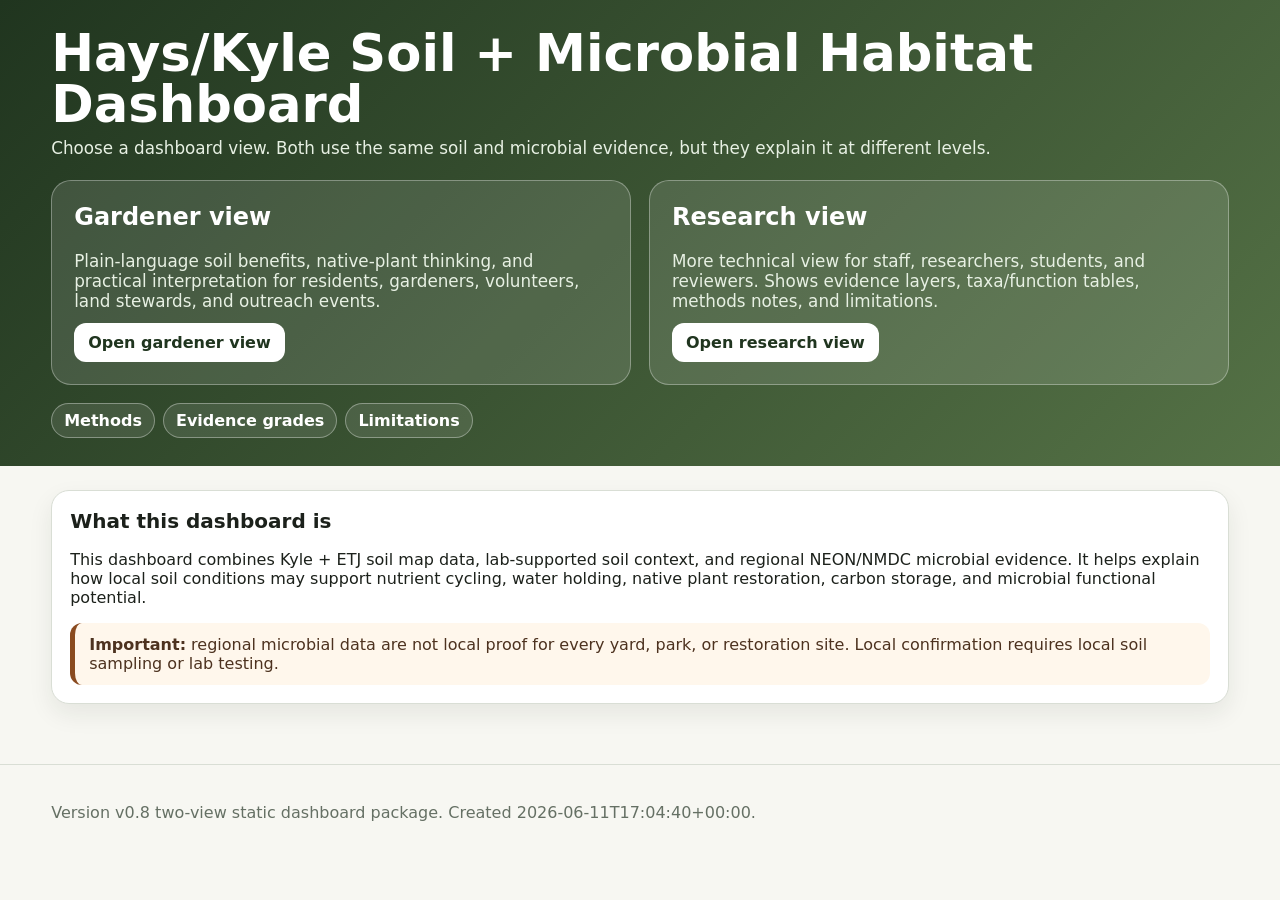
==== index.html @ 990a5f6a "Add files via upload" ====
<!doctype html>
<html lang="en"><head><meta charset="utf-8"/><meta name="viewport" content="width=device-width,initial-scale=1"/><title>Hays/Kyle Soil + Microbial Habitat Dashboard</title><link rel="stylesheet" href="assets/style.css"/></head>
<body><header><h1>Hays/Kyle Soil + Microbial Habitat Dashboard</h1><p>Choose a dashboard view. Both use the same soil and microbial evidence, but they explain it at different levels.</p><div class="hero-choice"><div class="choice-card"><h2>Gardener view</h2><p>Plain-language soil benefits, native-plant thinking, and practical interpretation for residents, gardeners, volunteers, land stewards, and outreach events.</p><a href="gardener.html">Open gardener view</a></div><div class="choice-card"><h2>Research view</h2><p>More technical view for staff, researchers, students, and reviewers. Shows evidence layers, taxa/function tables, methods notes, and limitations.</p><a href="research.html">Open research view</a></div></div><div class="mode-nav"><a href="docs/methods.md">Methods</a><a href="docs/evidence_grades.md">Evidence grades</a><a href="docs/limitations.md">Limitations</a></div></header><main><section class="card"><h2>What this dashboard is</h2><p>This dashboard combines Kyle + ETJ soil map data, lab-supported soil context, and regional NEON/NMDC microbial evidence. It helps explain how local soil conditions may support nutrient cycling, water holding, native plant restoration, carbon storage, and microbial functional potential.</p><div class="notice"><strong>Important:</strong> regional microbial data are not local proof for every yard, park, or restoration site. Local confirmation requires local soil sampling or lab testing.</div></section></main><footer><p>Version v0.8 two-view static dashboard package. Created 2026-06-11T17:04:40+00:00.</p></footer></body></html>
---- assets/style.css ----
:root{--bg:#f7f7f2;--panel:#fff;--ink:#1c211b;--muted:#657064;--line:#d9ded5;--accent:#496b3a;--soft:#eef2ea;--warn:#8a4b20;--good:#2f6f4e;--shadow:0 10px 25px rgba(24,32,21,.08)}
*{box-sizing:border-box}body{margin:0;font-family:system-ui,-apple-system,Segoe UI,Roboto,Helvetica,Arial,sans-serif;background:var(--bg);color:var(--ink)}header{padding:28px clamp(18px,4vw,56px);background:linear-gradient(135deg,#20351f,#557246);color:white}header h1{margin:0 0 8px;font-size:clamp(2rem,4vw,4.5rem);line-height:1}header p{max-width:980px;margin:0;color:#e7f0e3;font-size:1.05rem}.badge-row{display:flex;flex-wrap:wrap;gap:8px;margin-top:18px}.badge{padding:6px 10px;border:1px solid rgba(255,255,255,.35);border-radius:999px;background:rgba(255,255,255,.12);font-size:.85rem}main{padding:24px clamp(18px,4vw,56px) 60px}.grid{display:grid;gap:18px}.dashboard-grid{grid-template-columns:minmax(280px,1.1fr) minmax(280px,.9fr)}@media(max-width:980px){.dashboard-grid{grid-template-columns:1fr}}.card{background:var(--panel);border:1px solid var(--line);border-radius:18px;padding:18px;box-shadow:var(--shadow)}.card h2,.card h3{margin-top:0}.card h2{font-size:1.25rem}.card h3{font-size:1.05rem;color:var(--accent)}.map-shell{min-height:460px;display:grid;grid-template-rows:auto 1fr;gap:12px}.map-placeholder{min-height:360px;border-radius:14px;background:radial-gradient(circle at 25% 25%,rgba(73,107,58,.16),transparent 25%),radial-gradient(circle at 70% 40%,rgba(122,90,47,.15),transparent 24%),linear-gradient(135deg,#e7ecdf,#f7f7f2);border:1px dashed #a9b39e;position:relative;overflow:hidden}.map-placeholder:before{content:"";position:absolute;inset:38px 80px 52px 66px;border:4px solid rgba(73,107,58,.55);border-radius:46% 54% 49% 51%;transform:rotate(-8deg)}.map-placeholder:after{content:"Map layer placeholder\A Kyle + ETJ soil polygons";white-space:pre;position:absolute;left:24px;bottom:24px;color:var(--muted);font-weight:650}.controls{display:flex;flex-wrap:wrap;gap:10px}input,select{border:1px solid var(--line);border-radius:12px;padding:10px 12px;font:inherit;min-width:220px}button{border:none;border-radius:12px;padding:10px 14px;background:var(--accent);color:white;font-weight:700;cursor:pointer}button.secondary{background:var(--soft);color:var(--ink);border:1px solid var(--line)}.stat-grid{display:grid;grid-template-columns:repeat(auto-fit,minmax(160px,1fr));gap:12px}.stat{background:var(--soft);border-radius:14px;padding:14px;border:1px solid var(--line)}.stat .num{font-size:1.5rem;font-weight:800;color:var(--accent)}.stat .label{color:var(--muted);font-size:.86rem}.notice{border-left:5px solid var(--warn);background:#fff7ec;padding:12px 14px;border-radius:12px;color:#4d321f}.good-notice{border-left-color:var(--good);background:#edf7f1}.tabs{display:flex;gap:8px;flex-wrap:wrap;margin-bottom:14px}.tab{background:var(--soft);color:var(--ink);border:1px solid var(--line)}.tab.active{background:var(--accent);color:white}.table-wrap{max-height:420px;overflow:auto;border:1px solid var(--line);border-radius:12px}table{border-collapse:collapse;width:100%;background:white;font-size:.88rem}th,td{border-bottom:1px solid var(--line);padding:9px 10px;vertical-align:top;text-align:left}th{position:sticky;top:0;background:#eef2ea;z-index:2}td{color:#2b302a}.small{color:var(--muted);font-size:.88rem}.codeish{font-family:ui-monospace,SFMono-Regular,Menlo,Consolas,monospace;background:#f2f3ef;border:1px solid var(--line);border-radius:8px;padding:2px 5px}footer{border-top:1px solid var(--line);padding:22px clamp(18px,4vw,56px);color:var(--muted)}a{color:var(--accent);font-weight:650}.list-clean{padding-left:18px}


.hero-choice{display:grid;grid-template-columns:repeat(auto-fit,minmax(280px,1fr));gap:18px;margin-top:22px}.choice-card{background:rgba(255,255,255,.12);border:1px solid rgba(255,255,255,.32);border-radius:20px;padding:22px;color:white}.choice-card h2{margin-top:0;color:white}.choice-card p{color:#e7f0e3}.choice-card a{display:inline-block;margin-top:12px;background:white;color:#20351f;text-decoration:none;padding:10px 14px;border-radius:12px;font-weight:800}.guide-box{background:#f4f7ef;border:1px solid var(--line);border-left:5px solid var(--accent);border-radius:14px;padding:14px 16px;margin:14px 0}.guide-box h3{margin-top:0}.step-list{display:grid;gap:10px;counter-reset:step;padding-left:0}.step-list li{list-style:none;background:var(--soft);border:1px solid var(--line);border-radius:14px;padding:12px 12px 12px 46px;position:relative}.step-list li:before{counter-increment:step;content:counter(step);position:absolute;left:12px;top:12px;background:var(--accent);color:white;width:24px;height:24px;display:grid;place-items:center;border-radius:50%;font-weight:800}.benefit-card{background:#fff;border:1px solid var(--line);border-radius:16px;padding:14px;box-shadow:var(--shadow)}.benefit-card h3{margin-bottom:6px}.callout-large{background:linear-gradient(135deg,#edf7f1,#fffaf0);border:1px solid var(--line);border-left:6px solid var(--good);border-radius:18px;padding:18px}.mode-nav{display:flex;flex-wrap:wrap;gap:8px;margin-top:18px}.mode-nav a{color:white;border:1px solid rgba(255,255,255,.35);border-radius:999px;padding:7px 12px;text-decoration:none;background:rgba(255,255,255,.1)}
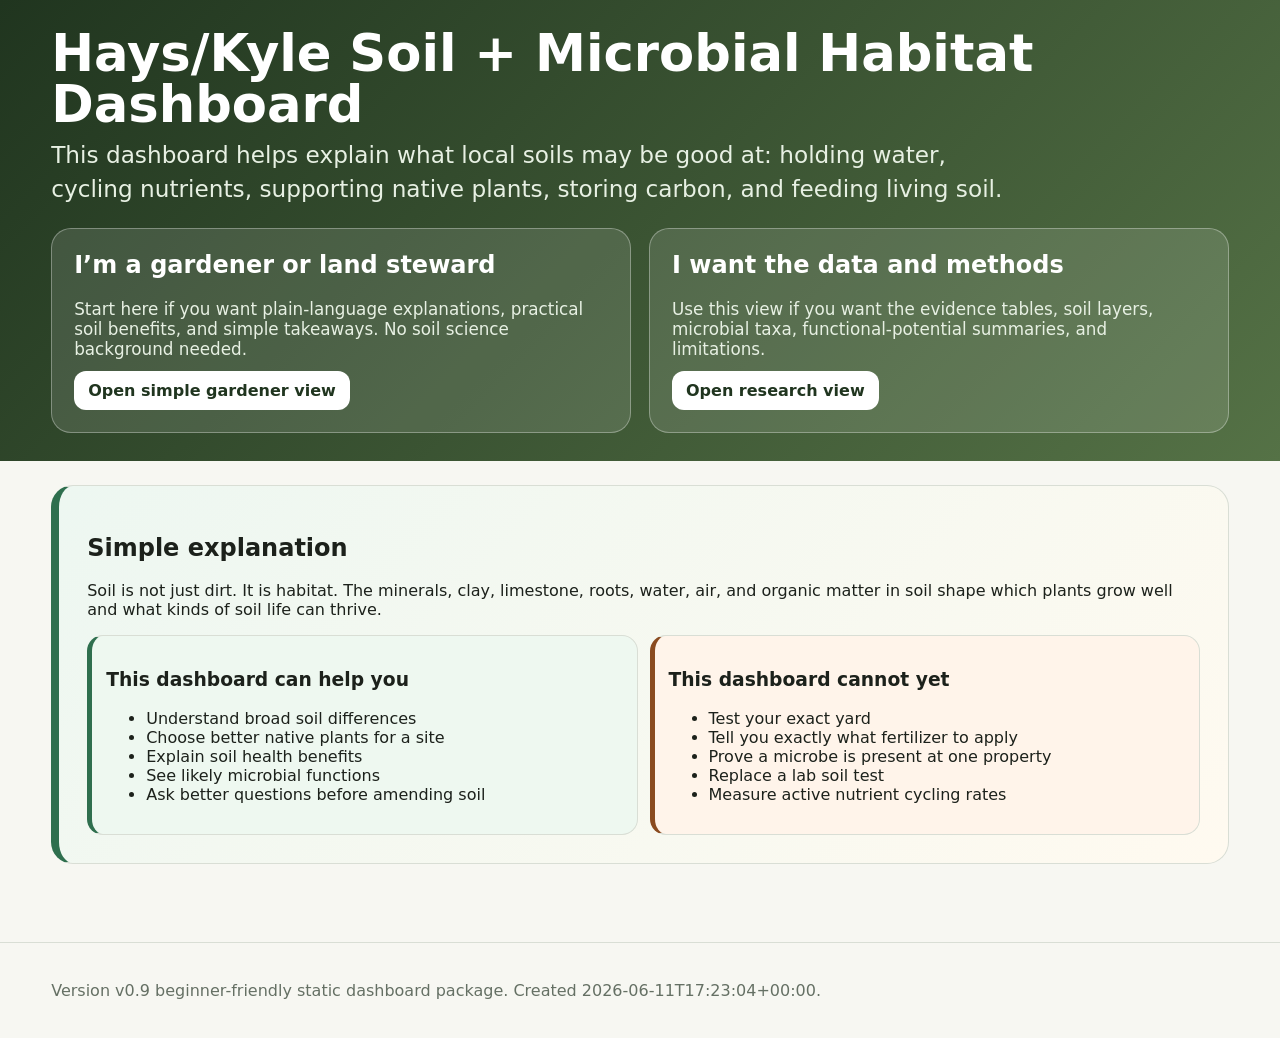
==== commit a188964a: "Add files via upload" ====
--- a/index.html
+++ b/index.html
@@ -1,3 +1,72 @@
 <!doctype html>
-<html lang="en"><head><meta charset="utf-8"/><meta name="viewport" content="width=device-width,initial-scale=1"/><title>Hays/Kyle Soil + Microbial Habitat Dashboard</title><link rel="stylesheet" href="assets/style.css"/></head>
-<body><header><h1>Hays/Kyle Soil + Microbial Habitat Dashboard</h1><p>Choose a dashboard view. Both use the same soil and microbial evidence, but they explain it at different levels.</p><div class="hero-choice"><div class="choice-card"><h2>Gardener view</h2><p>Plain-language soil benefits, native-plant thinking, and practical interpretation for residents, gardeners, volunteers, land stewards, and outreach events.</p><a href="gardener.html">Open gardener view</a></div><div class="choice-card"><h2>Research view</h2><p>More technical view for staff, researchers, students, and reviewers. Shows evidence layers, taxa/function tables, methods notes, and limitations.</p><a href="research.html">Open research view</a></div></div><div class="mode-nav"><a href="docs/methods.md">Methods</a><a href="docs/evidence_grades.md">Evidence grades</a><a href="docs/limitations.md">Limitations</a></div></header><main><section class="card"><h2>What this dashboard is</h2><p>This dashboard combines Kyle + ETJ soil map data, lab-supported soil context, and regional NEON/NMDC microbial evidence. It helps explain how local soil conditions may support nutrient cycling, water holding, native plant restoration, carbon storage, and microbial functional potential.</p><div class="notice"><strong>Important:</strong> regional microbial data are not local proof for every yard, park, or restoration site. Local confirmation requires local soil sampling or lab testing.</div></section></main><footer><p>Version v0.8 two-view static dashboard package. Created 2026-06-11T17:04:40+00:00.</p></footer></body></html>+<html lang="en">
+<head>
+  <meta charset="utf-8"/>
+  <meta name="viewport" content="width=device-width,initial-scale=1"/>
+  <title>Hays/Kyle Soil + Microbial Habitat Dashboard</title>
+  <link rel="stylesheet" href="assets/style.css"/>
+</head>
+<body>
+<header>
+  <h1>Hays/Kyle Soil + Microbial Habitat Dashboard</h1>
+  <p class="big-intro">
+    This dashboard helps explain what local soils may be good at: holding water, cycling nutrients,
+    supporting native plants, storing carbon, and feeding living soil.
+  </p>
+  <div class="hero-choice">
+    <div class="choice-card">
+      <h2>I’m a gardener or land steward</h2>
+      <p>
+        Start here if you want plain-language explanations, practical soil benefits, and simple takeaways.
+        No soil science background needed.
+      </p>
+      <a href="gardener.html">Open simple gardener view</a>
+    </div>
+    <div class="choice-card">
+      <h2>I want the data and methods</h2>
+      <p>
+        Use this view if you want the evidence tables, soil layers, microbial taxa, functional-potential summaries,
+        and limitations.
+      </p>
+      <a href="research.html">Open research view</a>
+    </div>
+  </div>
+</header>
+
+<main>
+  <section class="beginner-hero">
+    <h2>Simple explanation</h2>
+    <p>
+      Soil is not just dirt. It is habitat. The minerals, clay, limestone, roots, water, air, and organic matter
+      in soil shape which plants grow well and what kinds of soil life can thrive.
+    </p>
+    <div class="yes-no-grid">
+      <div class="yes-box">
+        <h3>This dashboard can help you</h3>
+        <ul>
+          <li>Understand broad soil differences</li>
+          <li>Choose better native plants for a site</li>
+          <li>Explain soil health benefits</li>
+          <li>See likely microbial functions</li>
+          <li>Ask better questions before amending soil</li>
+        </ul>
+      </div>
+      <div class="no-box">
+        <h3>This dashboard cannot yet</h3>
+        <ul>
+          <li>Test your exact yard</li>
+          <li>Tell you exactly what fertilizer to apply</li>
+          <li>Prove a microbe is present at one property</li>
+          <li>Replace a lab soil test</li>
+          <li>Measure active nutrient cycling rates</li>
+        </ul>
+      </div>
+    </div>
+  </section>
+</main>
+
+<footer>
+  <p>Version v0.9 beginner-friendly static dashboard package. Created 2026-06-11T17:23:04+00:00.</p>
+</footer>
+</body>
+</html>
--- a/assets/style.css
+++ b/assets/style.css
@@ -3,3 +3,105 @@
 
 
 .hero-choice{display:grid;grid-template-columns:repeat(auto-fit,minmax(280px,1fr));gap:18px;margin-top:22px}.choice-card{background:rgba(255,255,255,.12);border:1px solid rgba(255,255,255,.32);border-radius:20px;padding:22px;color:white}.choice-card h2{margin-top:0;color:white}.choice-card p{color:#e7f0e3}.choice-card a{display:inline-block;margin-top:12px;background:white;color:#20351f;text-decoration:none;padding:10px 14px;border-radius:12px;font-weight:800}.guide-box{background:#f4f7ef;border:1px solid var(--line);border-left:5px solid var(--accent);border-radius:14px;padding:14px 16px;margin:14px 0}.guide-box h3{margin-top:0}.step-list{display:grid;gap:10px;counter-reset:step;padding-left:0}.step-list li{list-style:none;background:var(--soft);border:1px solid var(--line);border-radius:14px;padding:12px 12px 12px 46px;position:relative}.step-list li:before{counter-increment:step;content:counter(step);position:absolute;left:12px;top:12px;background:var(--accent);color:white;width:24px;height:24px;display:grid;place-items:center;border-radius:50%;font-weight:800}.benefit-card{background:#fff;border:1px solid var(--line);border-radius:16px;padding:14px;box-shadow:var(--shadow)}.benefit-card h3{margin-bottom:6px}.callout-large{background:linear-gradient(135deg,#edf7f1,#fffaf0);border:1px solid var(--line);border-left:6px solid var(--good);border-radius:18px;padding:18px}.mode-nav{display:flex;flex-wrap:wrap;gap:8px;margin-top:18px}.mode-nav a{color:white;border:1px solid rgba(255,255,255,.35);border-radius:999px;padding:7px 12px;text-decoration:none;background:rgba(255,255,255,.1)}
+
+
+/* v0.9 beginner-friendly additions */
+.big-intro {
+  font-size: clamp(1.15rem, 2vw, 1.45rem);
+  line-height: 1.45;
+  max-width: 960px;
+}
+
+.simple-grid {
+  display: grid;
+  grid-template-columns: repeat(auto-fit, minmax(260px, 1fr));
+  gap: 14px;
+}
+
+.simple-card {
+  background: #fff;
+  border: 1px solid var(--line);
+  border-radius: 18px;
+  padding: 16px;
+  box-shadow: var(--shadow);
+}
+
+.simple-card h3 {
+  margin-top: 0;
+  color: var(--accent);
+}
+
+.simple-card .why {
+  margin-top: 10px;
+  padding: 10px;
+  border-radius: 12px;
+  background: var(--soft);
+  color: #344034;
+}
+
+.beginner-hero {
+  background: linear-gradient(135deg, #edf7f1, #fffaf0);
+  border: 1px solid var(--line);
+  border-left: 8px solid var(--good);
+  border-radius: 22px;
+  padding: clamp(18px, 3vw, 28px);
+  margin-bottom: 18px;
+}
+
+.yes-no-grid {
+  display: grid;
+  grid-template-columns: repeat(auto-fit, minmax(240px,1fr));
+  gap: 12px;
+}
+
+.yes-box, .no-box {
+  border-radius: 16px;
+  padding: 14px;
+  border: 1px solid var(--line);
+}
+
+.yes-box { background: #eef8f0; border-left: 5px solid var(--good); }
+.no-box { background: #fff4ea; border-left: 5px solid var(--warn); }
+
+.details-lite summary {
+  cursor: pointer;
+  font-weight: 800;
+  color: var(--accent);
+  padding: 12px;
+  background: var(--soft);
+  border: 1px solid var(--line);
+  border-radius: 12px;
+}
+
+.details-lite[open] summary {
+  border-bottom-left-radius: 0;
+  border-bottom-right-radius: 0;
+}
+
+.details-lite .details-body {
+  border: 1px solid var(--line);
+  border-top: 0;
+  border-radius: 0 0 12px 12px;
+  padding: 14px;
+  background: white;
+}
+
+.help-strip {
+  display: grid;
+  grid-template-columns: repeat(auto-fit, minmax(220px,1fr));
+  gap: 12px;
+  margin: 14px 0;
+}
+
+.help-item {
+  background: var(--soft);
+  border: 1px solid var(--line);
+  border-radius: 14px;
+  padding: 12px;
+}
+
+.help-item strong {
+  display: block;
+  color: var(--accent);
+  margin-bottom: 4px;
+}
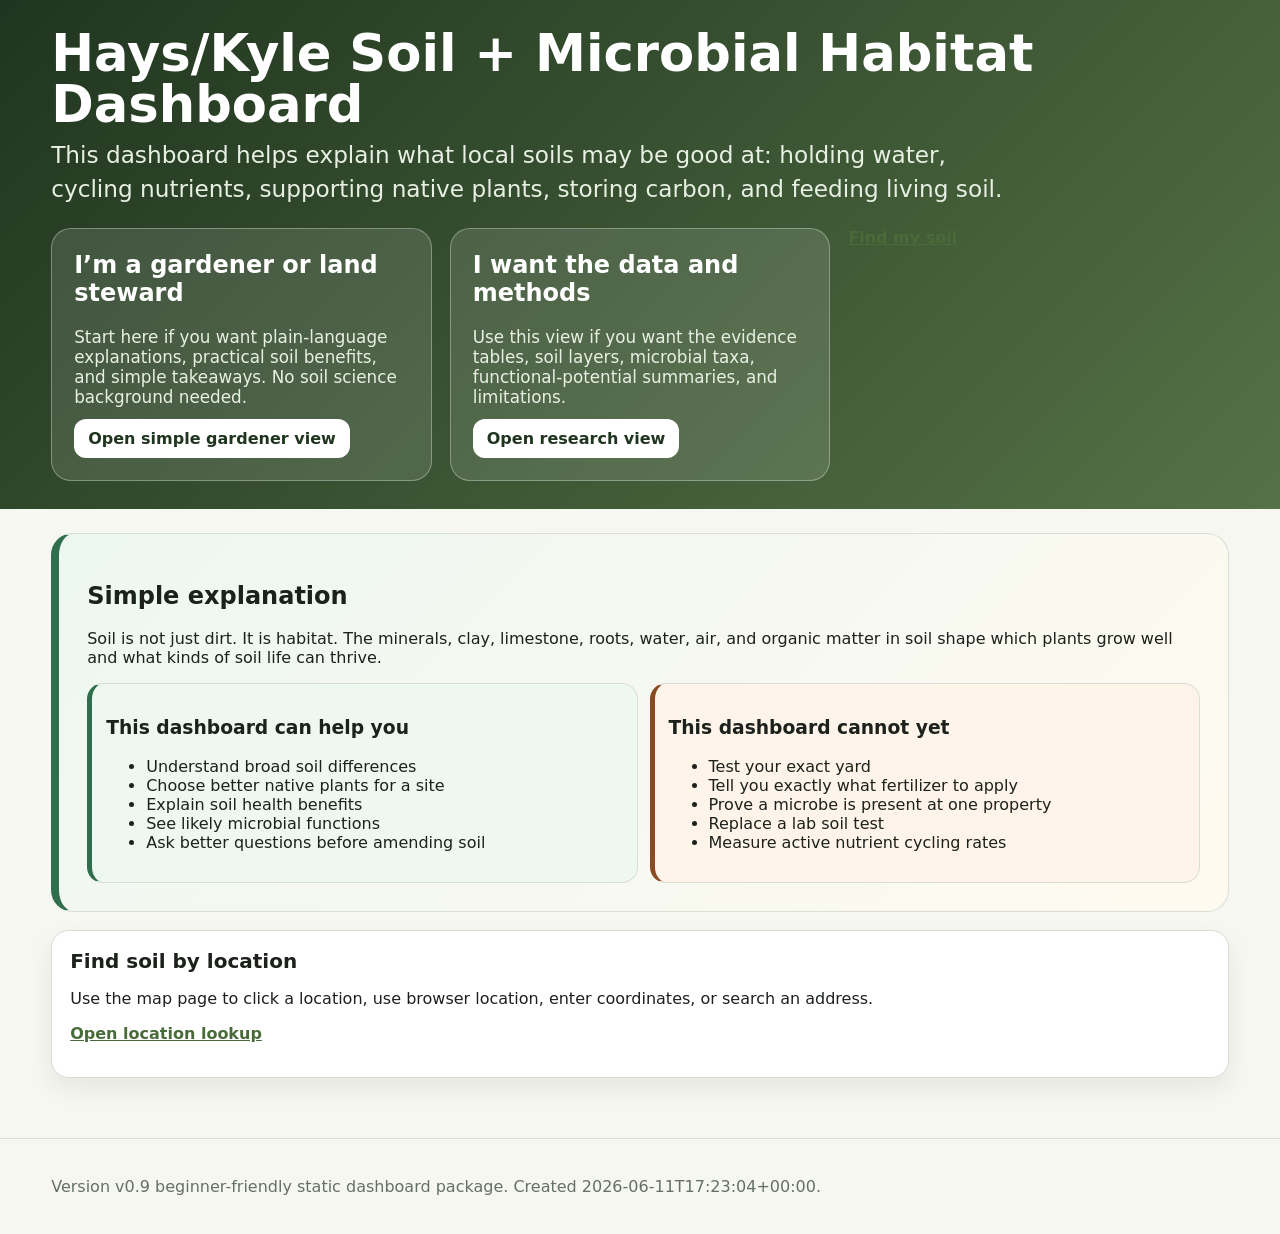
==== commit 8a7550f4: "Add files via upload" ====
--- a/index.html
+++ b/index.html
@@ -30,7 +30,7 @@
       </p>
       <a href="research.html">Open research view</a>
     </div>
-  </div>
+  <a href="map.html">Find my soil</a></div>
 </header>
 
 <main>
@@ -63,6 +63,7 @@
       </div>
     </div>
   </section>
+<section class="card" style="margin-top:18px;"><h2>Find soil by location</h2><p>Use the map page to click a location, use browser location, enter coordinates, or search an address.</p><p><a href="map.html">Open location lookup</a></p></section>
 </main>
 
 <footer>
--- a/assets/style.css
+++ b/assets/style.css
@@ -105,3 +105,14 @@
   color: var(--accent);
   margin-bottom: 4px;
 }
+
+/* v1.0 location lookup */
+#map{height:min(68vh,720px);min-height:460px;border-radius:18px;border:1px solid var(--line);box-shadow:var(--shadow);overflow:hidden}
+.location-layout{display:grid;grid-template-columns:minmax(320px,1.15fr) minmax(300px,.85fr);gap:18px}
+@media(max-width:980px){.location-layout{grid-template-columns:1fr}#map{height:520px}}
+.lookup-panel{display:grid;gap:12px}.lookup-result{background:#fff;border:1px solid var(--line);border-radius:18px;padding:16px;box-shadow:var(--shadow)}
+.result-title{font-size:1.25rem;font-weight:850;color:var(--accent);margin:0 0 8px}.result-subtitle{color:var(--muted);margin:0 0 12px}
+.result-grid{display:grid;gap:10px}.result-item{background:var(--soft);border:1px solid var(--line);border-radius:14px;padding:12px}.result-item strong{display:block;color:var(--accent);margin-bottom:4px}
+.coord-row{display:grid;grid-template-columns:1fr 1fr auto;gap:8px}.address-row{display:grid;grid-template-columns:1fr auto;gap:8px}
+@media(max-width:720px){.coord-row,.address-row{grid-template-columns:1fr}}
+.status-line{font-size:.9rem;color:var(--muted);margin-top:6px}.leaflet-popup-content{font-family:system-ui,-apple-system,Segoe UI,Roboto,Helvetica,Arial,sans-serif}
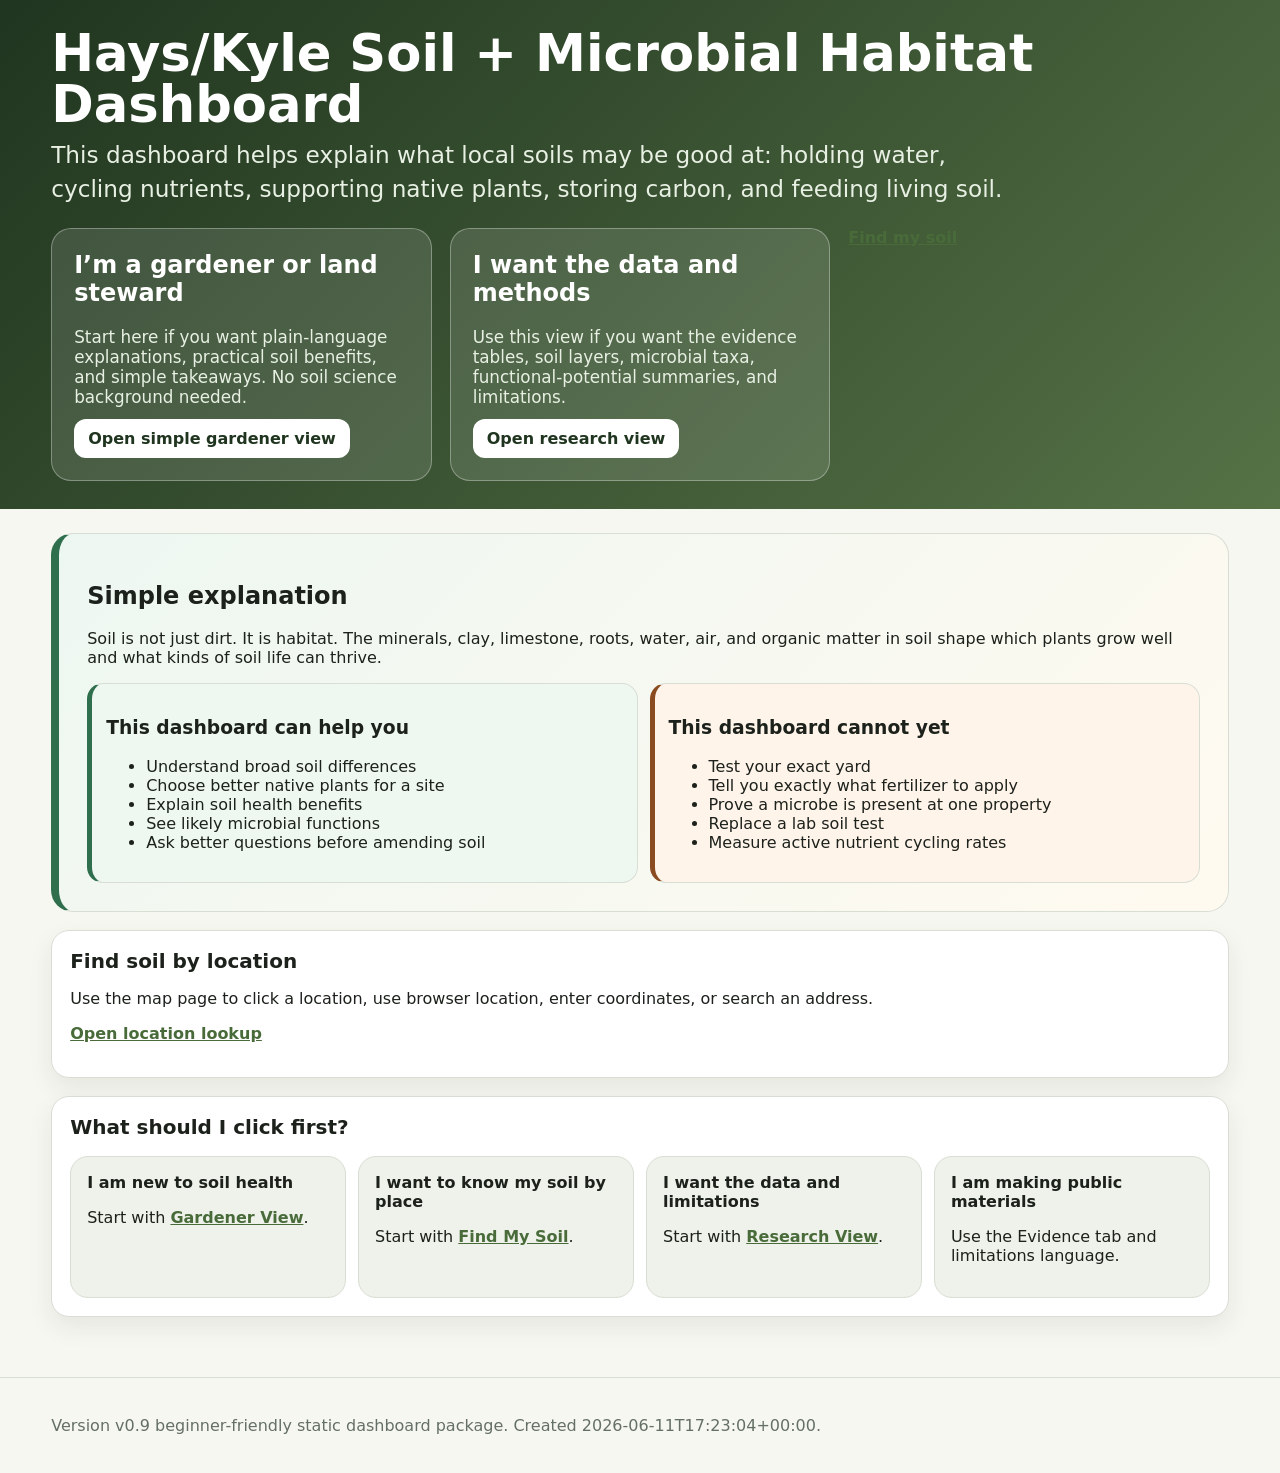
==== commit f8a240df: "Add files via upload" ====
--- a/index.html
+++ b/index.html
@@ -64,6 +64,17 @@
     </div>
   </section>
 <section class="card" style="margin-top:18px;"><h2>Find soil by location</h2><p>Use the map page to click a location, use browser location, enter coordinates, or search an address.</p><p><a href="map.html">Open location lookup</a></p></section>
+
+<section class="card" style="margin-top:18px;">
+  <h2>What should I click first?</h2>
+  <div class="use-case-grid">
+    <div class="use-case-card"><strong>I am new to soil health</strong><p>Start with <a href="gardener.html">Gardener View</a>.</p></div>
+    <div class="use-case-card"><strong>I want to know my soil by place</strong><p>Start with <a href="map.html">Find My Soil</a>.</p></div>
+    <div class="use-case-card"><strong>I want the data and limitations</strong><p>Start with <a href="research.html">Research View</a>.</p></div>
+    <div class="use-case-card"><strong>I am making public materials</strong><p>Use the Evidence tab and limitations language.</p></div>
+  </div>
+</section>
+
 </main>
 
 <footer>
--- a/assets/style.css
+++ b/assets/style.css
@@ -116,3 +116,122 @@
 .coord-row{display:grid;grid-template-columns:1fr 1fr auto;gap:8px}.address-row{display:grid;grid-template-columns:1fr auto;gap:8px}
 @media(max-width:720px){.coord-row,.address-row{grid-template-columns:1fr}}
 .status-line{font-size:.9rem;color:var(--muted);margin-top:6px}.leaflet-popup-content{font-family:system-ui,-apple-system,Segoe UI,Roboto,Helvetica,Arial,sans-serif}
+
+
+/* v1.2 story-first UI */
+.story-hero {
+  background: linear-gradient(135deg, #eef8f0, #fff8ea);
+  border: 1px solid var(--line);
+  border-left: 8px solid var(--good);
+  border-radius: 24px;
+  padding: clamp(18px, 3vw, 30px);
+  margin-bottom: 18px;
+}
+
+.story-hero h2 {
+  margin-top: 0;
+  font-size: clamp(1.6rem, 3vw, 2.4rem);
+}
+
+.story-path {
+  display: grid;
+  grid-template-columns: repeat(auto-fit, minmax(220px,1fr));
+  gap: 14px;
+  margin-top: 18px;
+}
+
+.story-step {
+  background: white;
+  border: 1px solid var(--line);
+  border-radius: 18px;
+  padding: 16px;
+  box-shadow: var(--shadow);
+}
+
+.story-step h3 {
+  margin-top: 0;
+  color: var(--accent);
+}
+
+.meaning-card {
+  background: white;
+  border: 1px solid var(--line);
+  border-radius: 18px;
+  padding: 16px;
+  box-shadow: var(--shadow);
+}
+
+.meaning-card h3 {
+  margin-top: 0;
+}
+
+.translation-grid {
+  display: grid;
+  grid-template-columns: repeat(auto-fit, minmax(260px,1fr));
+  gap: 14px;
+}
+
+.action-card {
+  background: #f8fbf5;
+  border: 1px solid var(--line);
+  border-left: 5px solid var(--accent);
+  border-radius: 16px;
+  padding: 14px;
+}
+
+.reveal-box {
+  margin-top: 16px;
+}
+
+.reveal-box summary {
+  cursor: pointer;
+  font-weight: 850;
+  color: var(--accent);
+  background: var(--soft);
+  border: 1px solid var(--line);
+  border-radius: 14px;
+  padding: 13px 15px;
+}
+
+.reveal-box[open] summary {
+  border-bottom-left-radius: 0;
+  border-bottom-right-radius: 0;
+}
+
+.reveal-content {
+  background: white;
+  border: 1px solid var(--line);
+  border-top: 0;
+  border-radius: 0 0 14px 14px;
+  padding: 16px;
+}
+
+.plain-pill {
+  display: inline-block;
+  padding: 6px 10px;
+  border-radius: 999px;
+  background: #eef8f0;
+  border: 1px solid var(--line);
+  margin: 3px 4px 3px 0;
+  font-weight: 700;
+  color: var(--accent);
+}
+
+.use-case-grid {
+  display: grid;
+  grid-template-columns: repeat(auto-fit, minmax(230px,1fr));
+  gap: 12px;
+}
+
+.use-case-card {
+  border-radius: 18px;
+  padding: 16px;
+  background: var(--soft);
+  border: 1px solid var(--line);
+}
+
+.small-data-note {
+  font-size: .92rem;
+  color: var(--muted);
+  margin-bottom: 10px;
+}
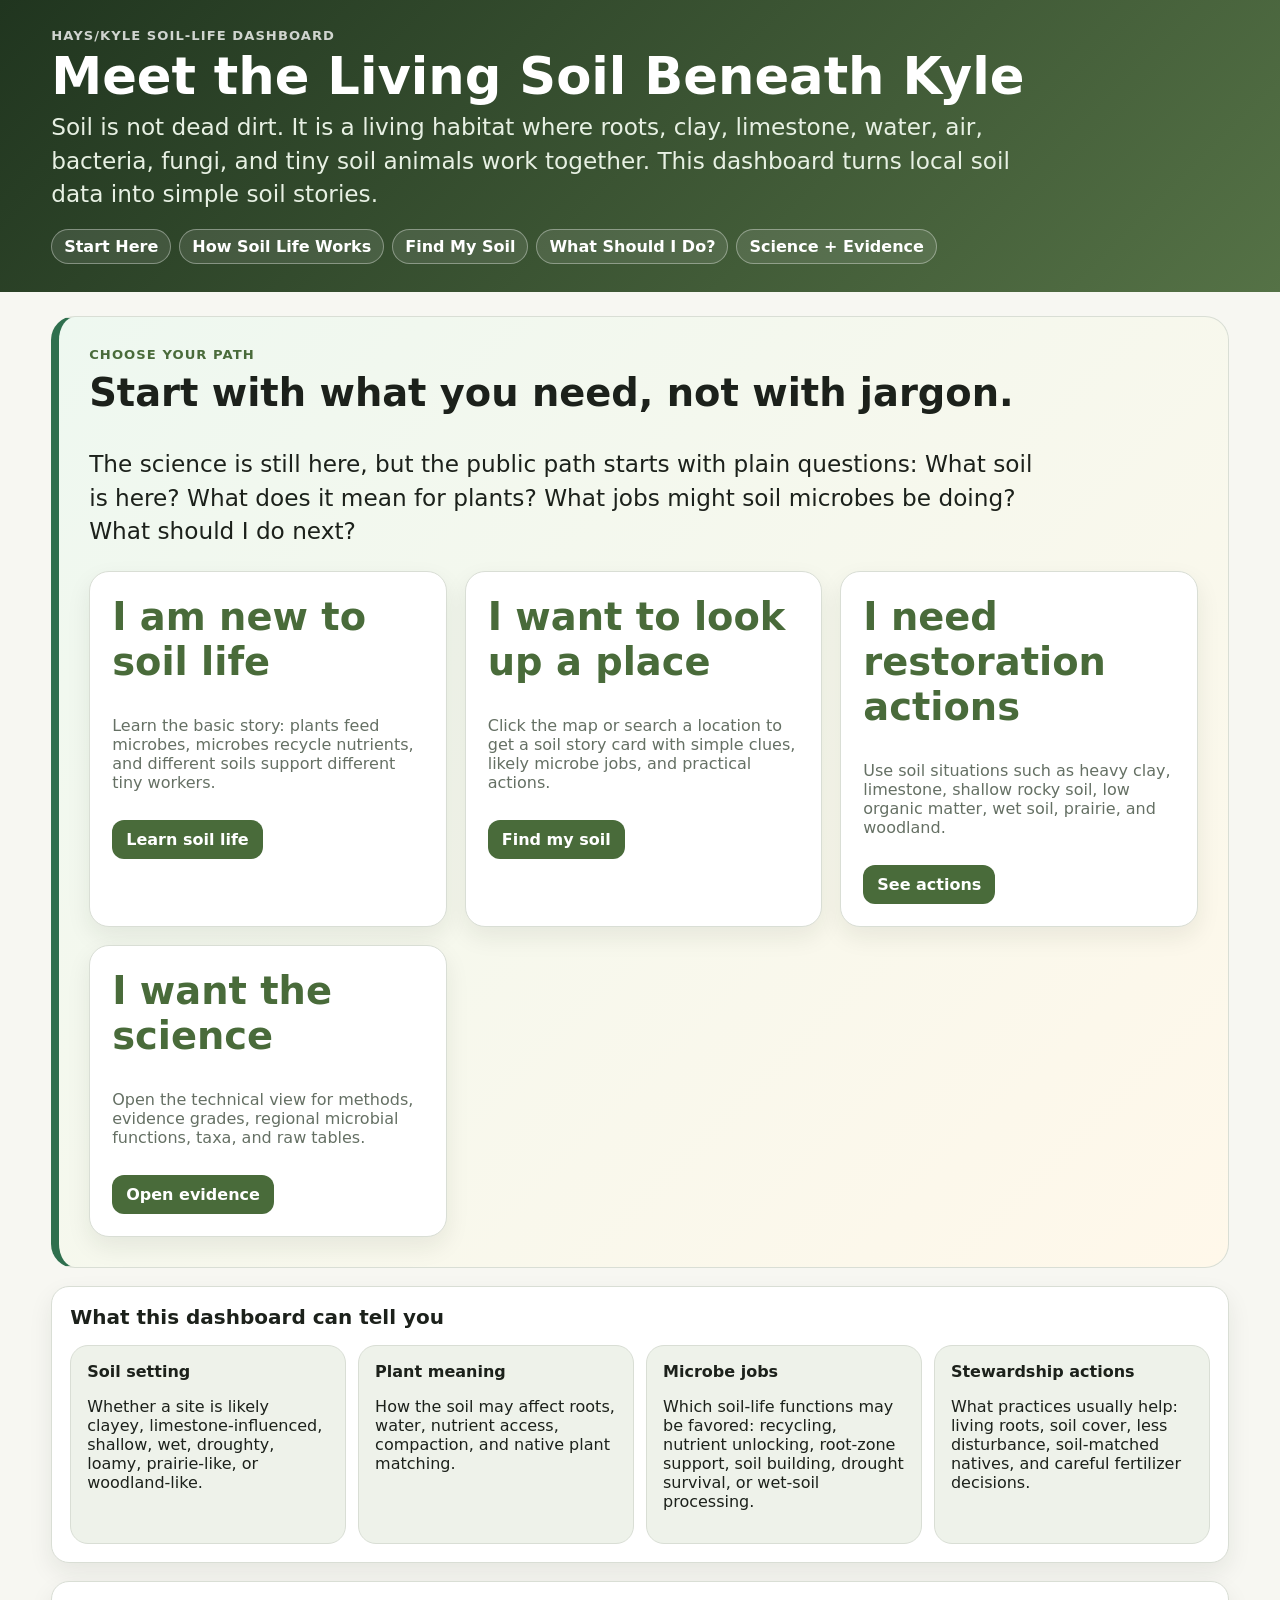
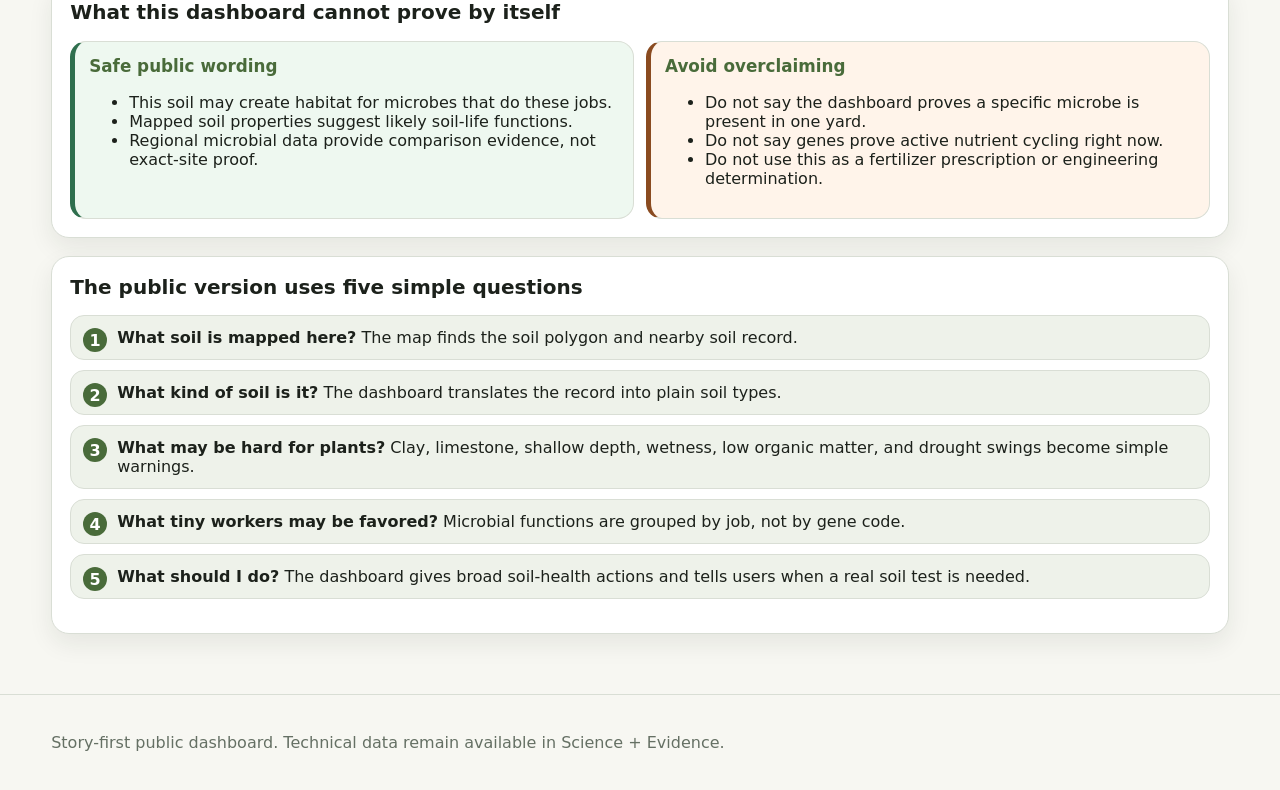
==== commit 79c3b380: "Add files via upload" ====
--- a/index.html
+++ b/index.html
@@ -3,82 +3,104 @@
 <head>
   <meta charset="utf-8"/>
   <meta name="viewport" content="width=device-width,initial-scale=1"/>
-  <title>Hays/Kyle Soil + Microbial Habitat Dashboard</title>
+  <title>Meet the Living Soil Beneath Kyle</title>
   <link rel="stylesheet" href="assets/style.css"/>
 </head>
 <body>
 <header>
-  <h1>Hays/Kyle Soil + Microbial Habitat Dashboard</h1>
+  <p class="eyebrow">Hays/Kyle Soil-Life Dashboard</p>
+  <h1>Meet the Living Soil Beneath Kyle</h1>
   <p class="big-intro">
-    This dashboard helps explain what local soils may be good at: holding water, cycling nutrients,
-    supporting native plants, storing carbon, and feeding living soil.
+    Soil is not dead dirt. It is a living habitat where roots, clay, limestone, water, air, bacteria,
+    fungi, and tiny soil animals work together. This dashboard turns local soil data into simple soil stories.
   </p>
-  <div class="hero-choice">
-    <div class="choice-card">
-      <h2>I’m a gardener or land steward</h2>
-      <p>
-        Start here if you want plain-language explanations, practical soil benefits, and simple takeaways.
-        No soil science background needed.
-      </p>
-      <a href="gardener.html">Open simple gardener view</a>
-    </div>
-    <div class="choice-card">
-      <h2>I want the data and methods</h2>
-      <p>
-        Use this view if you want the evidence tables, soil layers, microbial taxa, functional-potential summaries,
-        and limitations.
-      </p>
-      <a href="research.html">Open research view</a>
-    </div>
-  <a href="map.html">Find my soil</a></div>
+  <div class="mode-nav">
+    <a href="index.html">Start Here</a>
+    <a href="gardener.html">How Soil Life Works</a>
+    <a href="map.html">Find My Soil</a>
+    <a href="actions.html">What Should I Do?</a>
+    <a href="research.html">Science + Evidence</a>
+  </div>
 </header>
 
 <main>
-  <section class="beginner-hero">
-    <h2>Simple explanation</h2>
-    <p>
-      Soil is not just dirt. It is habitat. The minerals, clay, limestone, roots, water, air, and organic matter
-      in soil shape which plants grow well and what kinds of soil life can thrive.
+  <section class="story-hero">
+    <p class="eyebrow dark">Choose your path</p>
+    <h2>Start with what you need, not with jargon.</h2>
+    <p class="big-intro">
+      The science is still here, but the public path starts with plain questions: What soil is here?
+      What does it mean for plants? What jobs might soil microbes be doing? What should I do next?
     </p>
+    <div class="hero-choice public-choice">
+      <div class="choice-card light-card">
+        <h2>I am new to soil life</h2>
+        <p>Learn the basic story: plants feed microbes, microbes recycle nutrients, and different soils support different tiny workers.</p>
+        <a href="gardener.html">Learn soil life</a>
+      </div>
+      <div class="choice-card light-card">
+        <h2>I want to look up a place</h2>
+        <p>Click the map or search a location to get a soil story card with simple clues, likely microbe jobs, and practical actions.</p>
+        <a href="map.html">Find my soil</a>
+      </div>
+      <div class="choice-card light-card">
+        <h2>I need restoration actions</h2>
+        <p>Use soil situations such as heavy clay, limestone, shallow rocky soil, low organic matter, wet soil, prairie, and woodland.</p>
+        <a href="actions.html">See actions</a>
+      </div>
+      <div class="choice-card light-card">
+        <h2>I want the science</h2>
+        <p>Open the technical view for methods, evidence grades, regional microbial functions, taxa, and raw tables.</p>
+        <a href="research.html">Open evidence</a>
+      </div>
+    </div>
+  </section>
+
+  <section class="card" style="margin-top:18px;">
+    <h2>What this dashboard can tell you</h2>
+    <div class="use-case-grid">
+      <div class="use-case-card"><strong>Soil setting</strong><p>Whether a site is likely clayey, limestone-influenced, shallow, wet, droughty, loamy, prairie-like, or woodland-like.</p></div>
+      <div class="use-case-card"><strong>Plant meaning</strong><p>How the soil may affect roots, water, nutrient access, compaction, and native plant matching.</p></div>
+      <div class="use-case-card"><strong>Microbe jobs</strong><p>Which soil-life functions may be favored: recycling, nutrient unlocking, root-zone support, soil building, drought survival, or wet-soil processing.</p></div>
+      <div class="use-case-card"><strong>Stewardship actions</strong><p>What practices usually help: living roots, soil cover, less disturbance, soil-matched natives, and careful fertilizer decisions.</p></div>
+    </div>
+  </section>
+
+  <section class="card" style="margin-top:18px;">
+    <h2>What this dashboard cannot prove by itself</h2>
     <div class="yes-no-grid">
       <div class="yes-box">
-        <h3>This dashboard can help you</h3>
+        <h3>Safe public wording</h3>
         <ul>
-          <li>Understand broad soil differences</li>
-          <li>Choose better native plants for a site</li>
-          <li>Explain soil health benefits</li>
-          <li>See likely microbial functions</li>
-          <li>Ask better questions before amending soil</li>
+          <li>This soil may create habitat for microbes that do these jobs.</li>
+          <li>Mapped soil properties suggest likely soil-life functions.</li>
+          <li>Regional microbial data provide comparison evidence, not exact-site proof.</li>
         </ul>
       </div>
       <div class="no-box">
-        <h3>This dashboard cannot yet</h3>
+        <h3>Avoid overclaiming</h3>
         <ul>
-          <li>Test your exact yard</li>
-          <li>Tell you exactly what fertilizer to apply</li>
-          <li>Prove a microbe is present at one property</li>
-          <li>Replace a lab soil test</li>
-          <li>Measure active nutrient cycling rates</li>
+          <li>Do not say the dashboard proves a specific microbe is present in one yard.</li>
+          <li>Do not say genes prove active nutrient cycling right now.</li>
+          <li>Do not use this as a fertilizer prescription or engineering determination.</li>
         </ul>
       </div>
     </div>
   </section>
-<section class="card" style="margin-top:18px;"><h2>Find soil by location</h2><p>Use the map page to click a location, use browser location, enter coordinates, or search an address.</p><p><a href="map.html">Open location lookup</a></p></section>
 
-<section class="card" style="margin-top:18px;">
-  <h2>What should I click first?</h2>
-  <div class="use-case-grid">
-    <div class="use-case-card"><strong>I am new to soil health</strong><p>Start with <a href="gardener.html">Gardener View</a>.</p></div>
-    <div class="use-case-card"><strong>I want to know my soil by place</strong><p>Start with <a href="map.html">Find My Soil</a>.</p></div>
-    <div class="use-case-card"><strong>I want the data and limitations</strong><p>Start with <a href="research.html">Research View</a>.</p></div>
-    <div class="use-case-card"><strong>I am making public materials</strong><p>Use the Evidence tab and limitations language.</p></div>
-  </div>
-</section>
-
+  <section class="card" style="margin-top:18px;">
+    <h2>The public version uses five simple questions</h2>
+    <ol class="step-list">
+      <li><strong>What soil is mapped here?</strong> The map finds the soil polygon and nearby soil record.</li>
+      <li><strong>What kind of soil is it?</strong> The dashboard translates the record into plain soil types.</li>
+      <li><strong>What may be hard for plants?</strong> Clay, limestone, shallow depth, wetness, low organic matter, and drought swings become simple warnings.</li>
+      <li><strong>What tiny workers may be favored?</strong> Microbial functions are grouped by job, not by gene code.</li>
+      <li><strong>What should I do?</strong> The dashboard gives broad soil-health actions and tells users when a real soil test is needed.</li>
+    </ol>
+  </section>
 </main>
 
 <footer>
-  <p>Version v0.9 beginner-friendly static dashboard package. Created 2026-06-11T17:23:04+00:00.</p>
+  <p>Story-first public dashboard. Technical data remain available in Science + Evidence.</p>
 </footer>
 </body>
 </html>
--- a/assets/style.css
+++ b/assets/style.css
@@ -235,3 +235,119 @@
   color: var(--muted);
   margin-bottom: 10px;
 }
+
+/* v1.3 public story-first redesign */
+.eyebrow {
+  margin: 0 0 8px;
+  font-size: .82rem;
+  letter-spacing: .08em;
+  text-transform: uppercase;
+  font-weight: 850;
+  color: rgba(255,255,255,.78);
+}
+
+.eyebrow.dark {
+  color: var(--accent);
+}
+
+.public-choice .light-card,
+.choice-card.light-card {
+  background: #fff;
+  color: var(--ink);
+  border: 1px solid var(--line);
+  box-shadow: var(--shadow);
+}
+
+.choice-card.light-card h2 {
+  color: var(--accent);
+}
+
+.choice-card.light-card p {
+  color: var(--muted);
+}
+
+.choice-card.light-card a {
+  background: var(--accent);
+  color: #fff;
+}
+
+.soil-equation {
+  display: flex;
+  flex-wrap: wrap;
+  align-items: center;
+  gap: 8px;
+  margin-top: 18px;
+}
+
+.soil-equation span {
+  background: #fff;
+  border: 1px solid var(--line);
+  border-radius: 999px;
+  padding: 8px 11px;
+  font-weight: 800;
+  box-shadow: var(--shadow);
+}
+
+.job-card h3::first-letter {
+  color: var(--accent);
+}
+
+.action-grid {
+  display: grid;
+  grid-template-columns: repeat(auto-fit, minmax(240px, 1fr));
+  gap: 12px;
+}
+
+.story-result {
+  border-left: 7px solid var(--good);
+}
+
+.soil-story-banner {
+  background: linear-gradient(135deg, #edf7f1, #fff8ea);
+  border: 1px solid var(--line);
+  border-radius: 16px;
+  padding: 14px;
+  margin: 10px 0 14px;
+  font-size: 1.04rem;
+}
+
+.public-story-card {
+  background: #fff;
+}
+
+.public-story-card ul {
+  margin: 6px 0 0;
+  padding-left: 20px;
+}
+
+.public-story-card li {
+  margin: 5px 0;
+}
+
+.action-highlight {
+  border-left: 5px solid var(--good);
+  background: #f8fbf5;
+}
+
+.evidence-card {
+  border-left: 5px solid var(--warn);
+  background: #fffaf3;
+}
+
+.result-actions {
+  display: flex;
+  flex-wrap: wrap;
+  gap: 8px;
+}
+
+.result-actions a {
+  text-decoration: none;
+}
+
+@media print {
+  header, .mode-nav, #map, .lookup-panel > .card, footer, .result-actions, .details-lite summary { display: none !important; }
+  main { padding: 0; }
+  .location-layout { display: block; }
+  .lookup-result, .card, .result-item { box-shadow: none; border-color: #999; }
+  body { background: #fff; }
+}
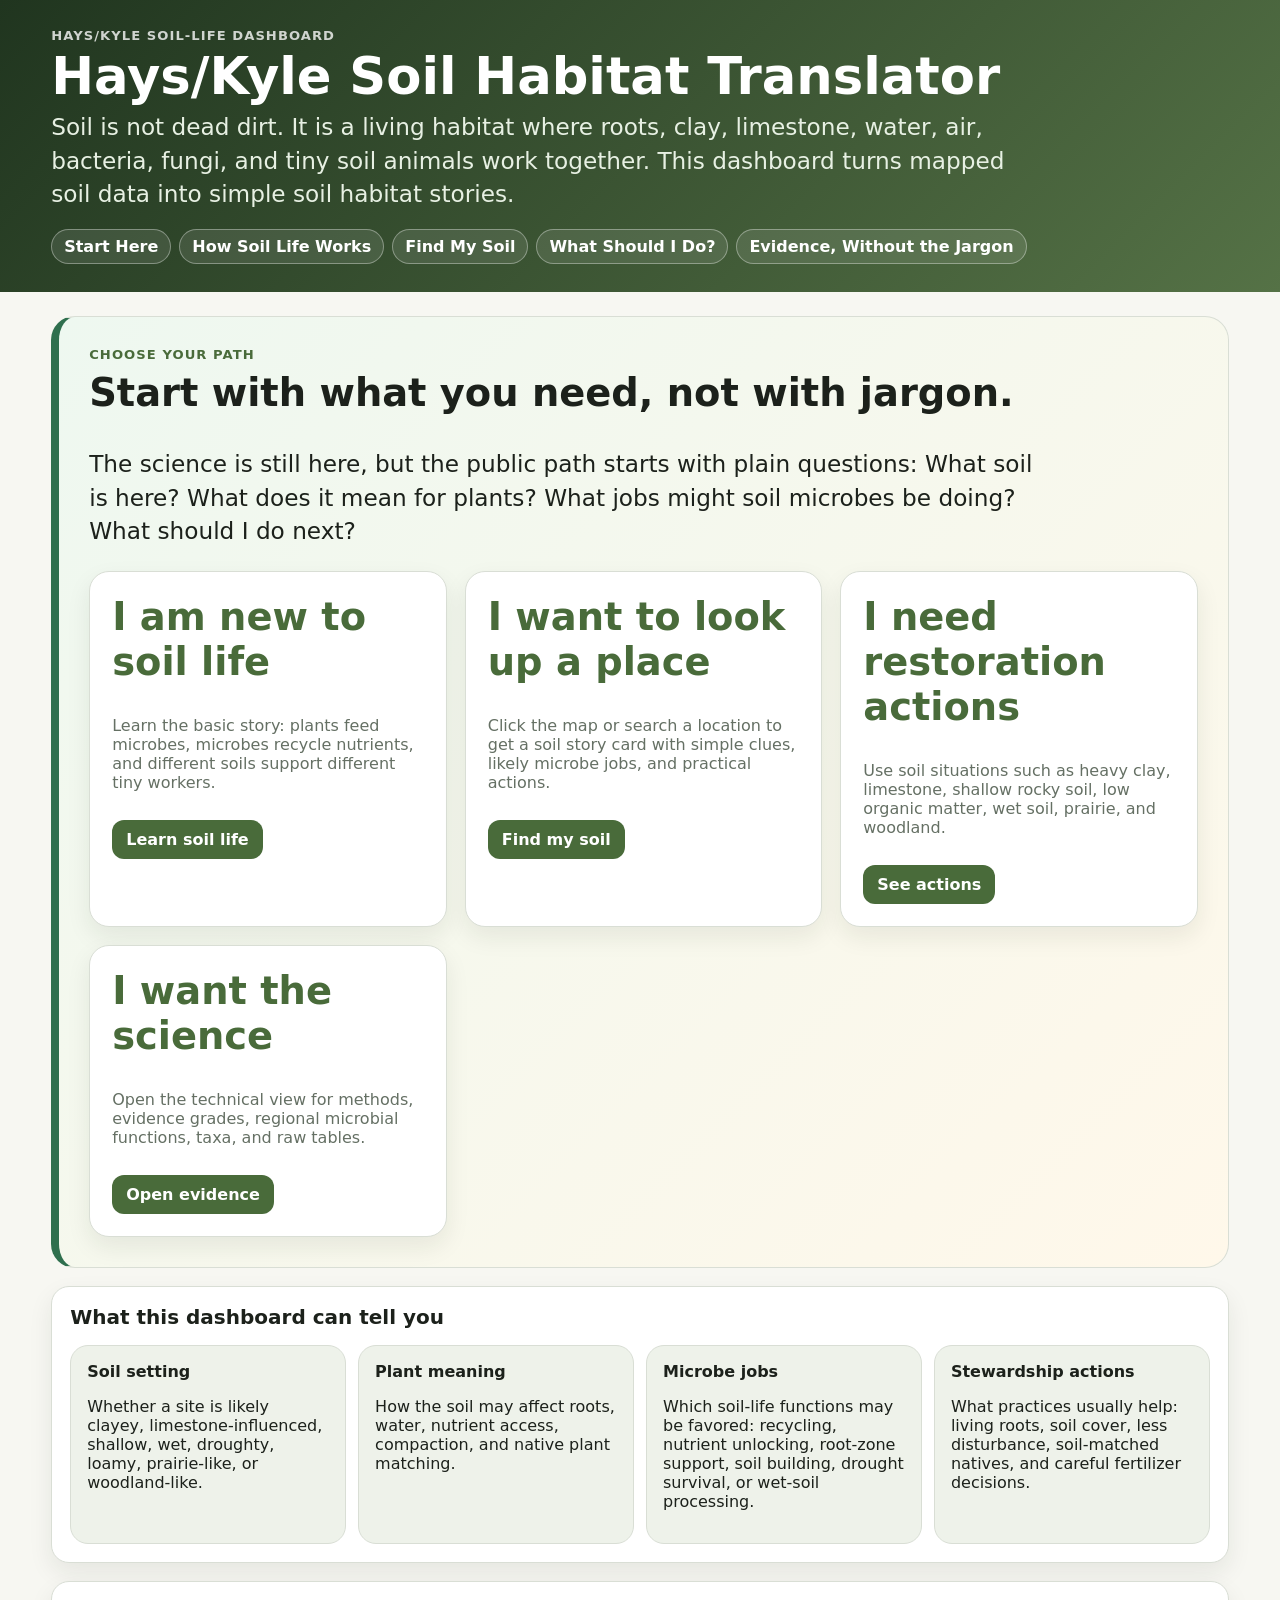
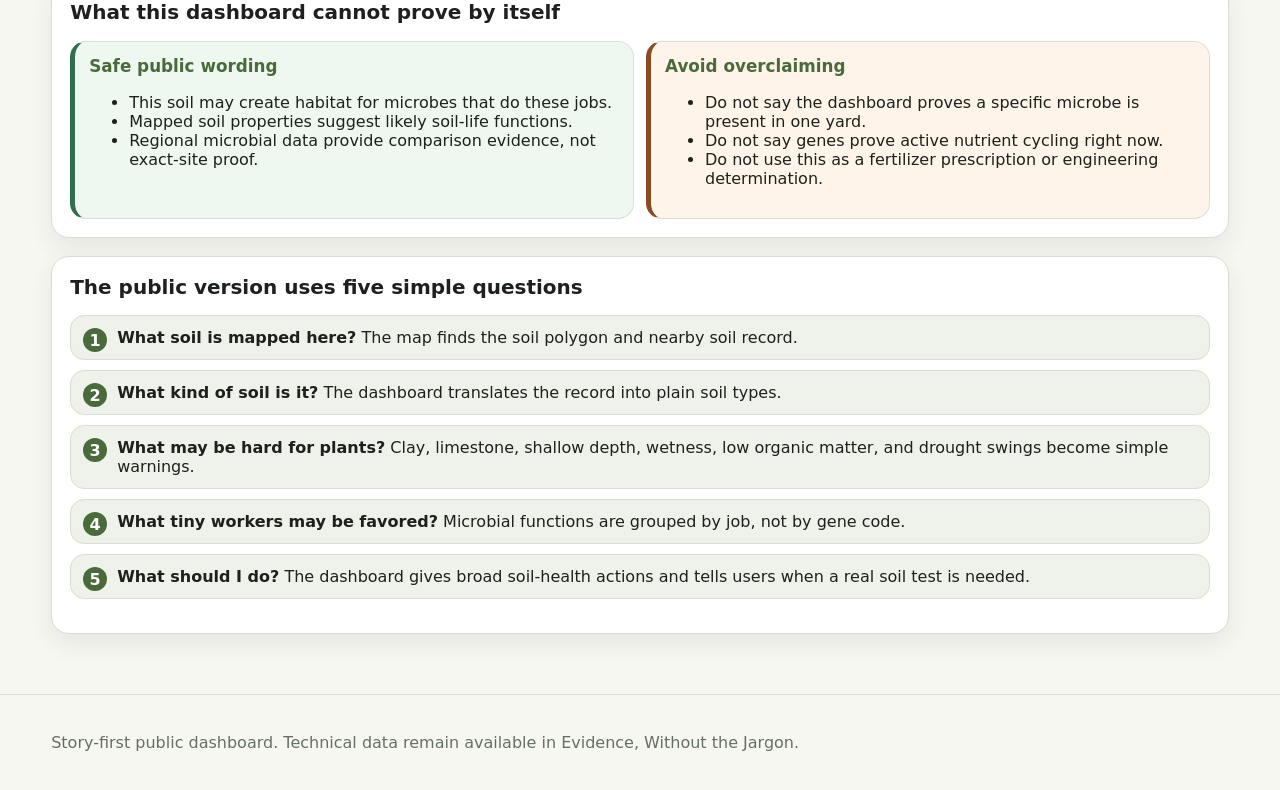
==== commit 1650ca81: "Add files via upload" ====
--- a/index.html
+++ b/index.html
@@ -3,23 +3,23 @@
 <head>
   <meta charset="utf-8"/>
   <meta name="viewport" content="width=device-width,initial-scale=1"/>
-  <title>Meet the Living Soil Beneath Kyle</title>
+  <title>Hays/Kyle Soil Habitat Translator</title>
   <link rel="stylesheet" href="assets/style.css"/>
 </head>
 <body>
 <header>
   <p class="eyebrow">Hays/Kyle Soil-Life Dashboard</p>
-  <h1>Meet the Living Soil Beneath Kyle</h1>
+  <h1>Hays/Kyle Soil Habitat Translator</h1>
   <p class="big-intro">
     Soil is not dead dirt. It is a living habitat where roots, clay, limestone, water, air, bacteria,
-    fungi, and tiny soil animals work together. This dashboard turns local soil data into simple soil stories.
+    fungi, and tiny soil animals work together. This dashboard turns mapped soil data into simple soil habitat stories.
   </p>
   <div class="mode-nav">
     <a href="index.html">Start Here</a>
     <a href="gardener.html">How Soil Life Works</a>
     <a href="map.html">Find My Soil</a>
     <a href="actions.html">What Should I Do?</a>
-    <a href="research.html">Science + Evidence</a>
+    <a href="research.html">Evidence, Without the Jargon</a>
   </div>
 </header>
 
@@ -100,7 +100,7 @@
 </main>
 
 <footer>
-  <p>Story-first public dashboard. Technical data remain available in Science + Evidence.</p>
+  <p>Story-first public dashboard. Technical data remain available in Evidence, Without the Jargon.</p>
 </footer>
 </body>
 </html>
--- a/assets/style.css
+++ b/assets/style.css
@@ -351,3 +351,147 @@
   .lookup-result, .card, .result-item { box-shadow: none; border-color: #999; }
   body { background: #fff; }
 }
+
+/* v1.4 research simplification and no-CDN SVG map */
+.research-hero .big-intro {
+  color: #263324;
+}
+
+.claim-card h3 {
+  margin-top: 0;
+}
+
+.svg-map {
+  min-height: 520px;
+  border-radius: 18px;
+  border: 1px solid var(--line);
+  box-shadow: var(--shadow);
+  background: linear-gradient(135deg, #edf2e7, #fffaf0);
+  overflow: hidden;
+  position: relative;
+}
+
+.svg-map svg {
+  width: 100%;
+  height: 100%;
+  min-height: 520px;
+  display: block;
+  cursor: crosshair;
+}
+
+.map-loading {
+  min-height: 520px;
+  display: grid;
+  place-items: center;
+  color: var(--muted);
+  font-weight: 800;
+}
+
+.soil-poly {
+  stroke: #38592f;
+  stroke-width: 1.1;
+  fill: #7a9b62;
+  fill-opacity: .34;
+  vector-effect: non-scaling-stroke;
+  transition: fill-opacity .12s ease, stroke-width .12s ease;
+}
+
+.soil-poly:hover {
+  fill-opacity: .62;
+  stroke-width: 2.4;
+}
+
+.soil-poly.selected {
+  fill-opacity: .78;
+  stroke: #1f321c;
+  stroke-width: 3.5;
+}
+
+.soil-poly.clay { fill: #96724b; }
+.soil-poly.limestone { fill: #8f8a6a; }
+.soil-poly.shallow { fill: #9b8062; }
+.soil-poly.wet { fill: #5b8aa8; }
+.soil-poly.general { fill: #7a9b62; }
+
+.map-marker {
+  fill: #1f321c;
+  stroke: white;
+  stroke-width: 3;
+  vector-effect: non-scaling-stroke;
+  pointer-events: none;
+}
+
+.map-legend {
+  display: flex;
+  flex-wrap: wrap;
+  gap: 10px;
+  margin-top: 10px;
+  color: var(--muted);
+  font-size: .9rem;
+}
+
+.legend-swatch {
+  display: inline-block;
+  width: 14px;
+  height: 14px;
+  border-radius: 4px;
+  border: 1px solid var(--line);
+  vertical-align: -2px;
+  margin-right: 4px;
+}
+
+.legend-swatch.clay { background: #96724b; }
+.legend-swatch.limestone { background: #8f8a6a; }
+.legend-swatch.shallow { background: #9b8062; }
+.legend-swatch.wet { background: #5b8aa8; }
+.legend-swatch.general { background: #7a9b62; }
+
+.soil-story-banner {
+  border-radius: 16px;
+  border: 1px solid var(--line);
+  border-left: 6px solid var(--accent);
+  background: #f7fbf3;
+  padding: 14px;
+  margin-bottom: 12px;
+}
+
+.result-actions {
+  display: flex;
+  flex-wrap: wrap;
+  gap: 8px;
+}
+
+.result-actions a {
+  text-decoration: none;
+}
+
+.action-highlight {
+  border-left: 5px solid var(--good);
+}
+
+.evidence-card {
+  border-left: 5px solid var(--warn);
+}
+
+.mini-details summary {
+  font-size: .92rem;
+  padding: 9px 10px;
+}
+
+@media print {
+  header, footer, .mode-nav, .lookup-panel .card:first-child, .map-legend, #map, #mapStatus, #mapError {
+    display: none !important;
+  }
+  main, .location-layout, .lookup-panel, .lookup-result {
+    display: block !important;
+    width: 100% !important;
+  }
+  .lookup-result {
+    box-shadow: none;
+    border: none;
+  }
+}
+
+
+/* v1.4 soil habitat translator additions */
+.form-label{display:block;font-size:.82rem;font-weight:800;color:var(--accent);margin:2px 0 4px}.compact-table{max-height:220px}.component-mix-card table{font-size:.82rem}.soil-poly:focus{outline:3px solid #20351f;outline-offset:2px}.evidence-card{border-left:5px solid var(--good)}.component-mix-card{border-left:5px solid #8a6f3d}.research-hero .help-item strong{font-size:1rem}.technical-warning{background:#fff7ec;border:1px solid var(--line);border-left:5px solid var(--warn);border-radius:14px;padding:12px}
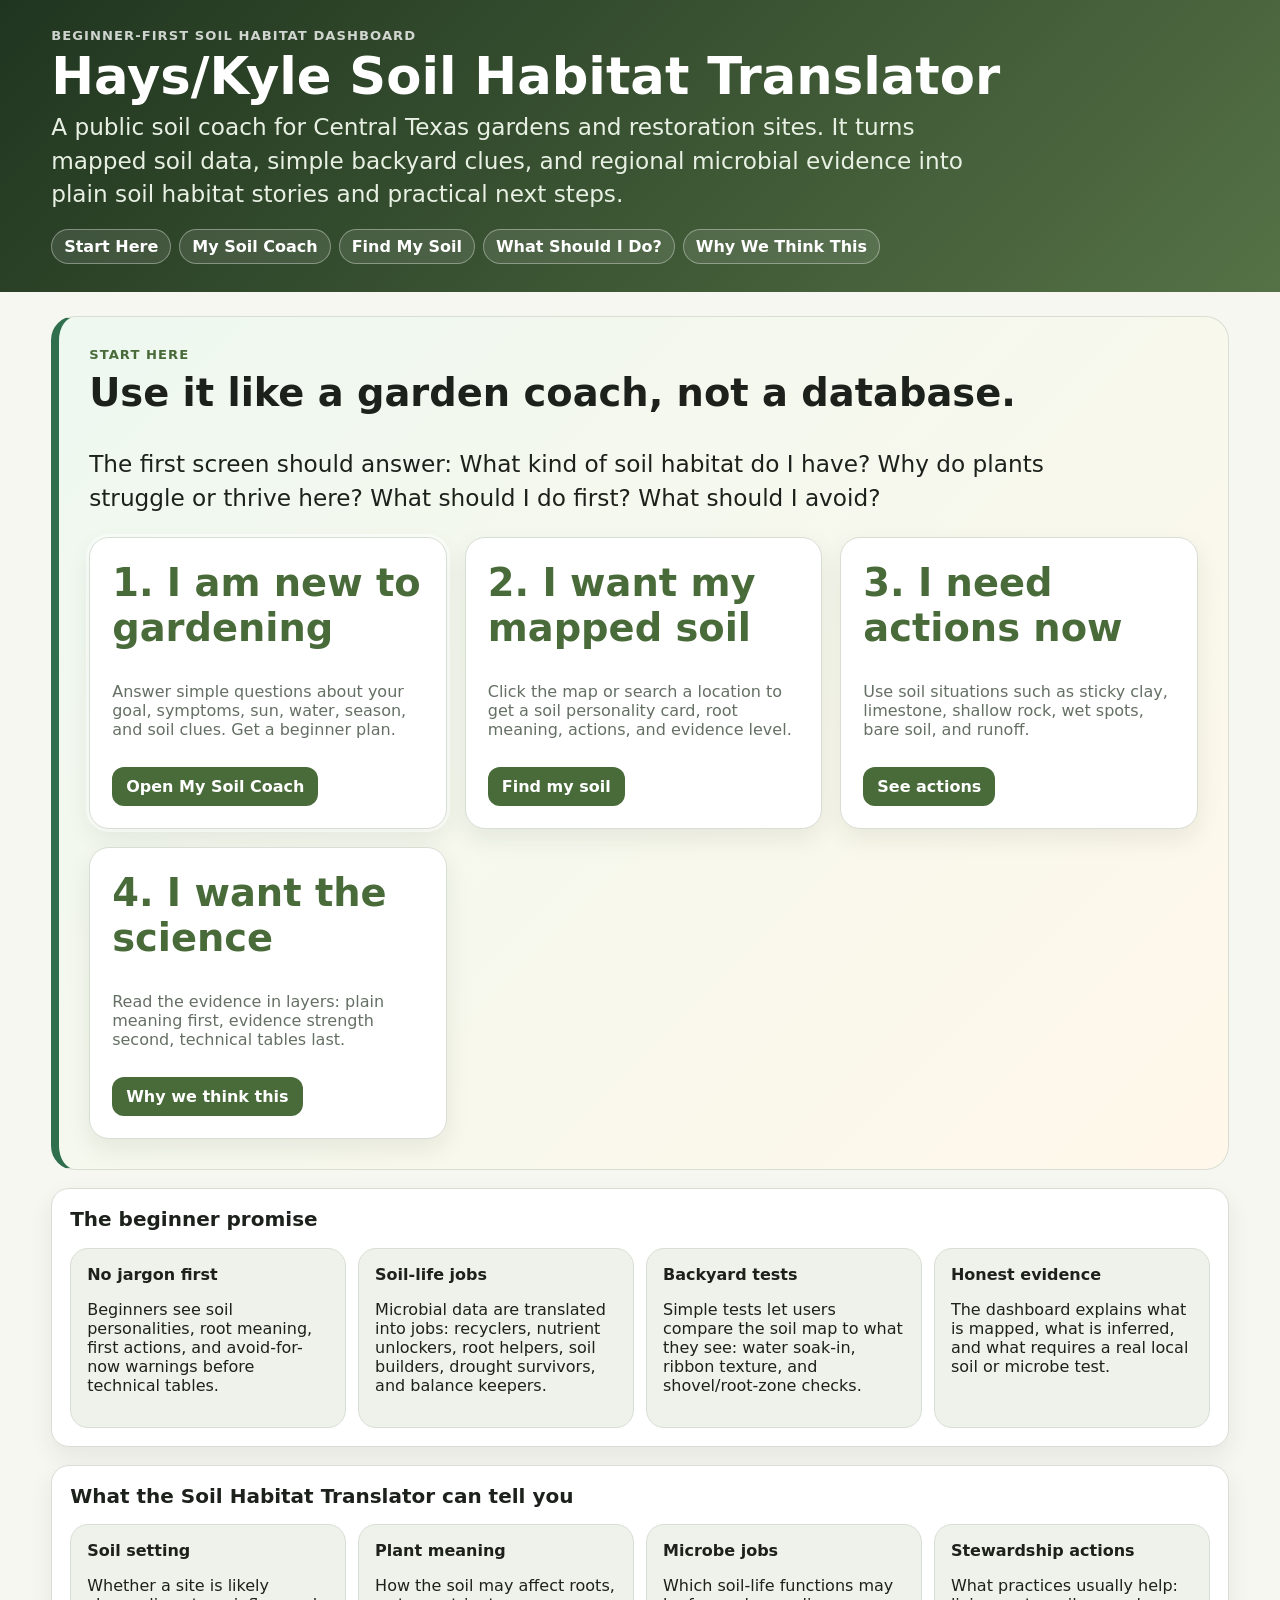
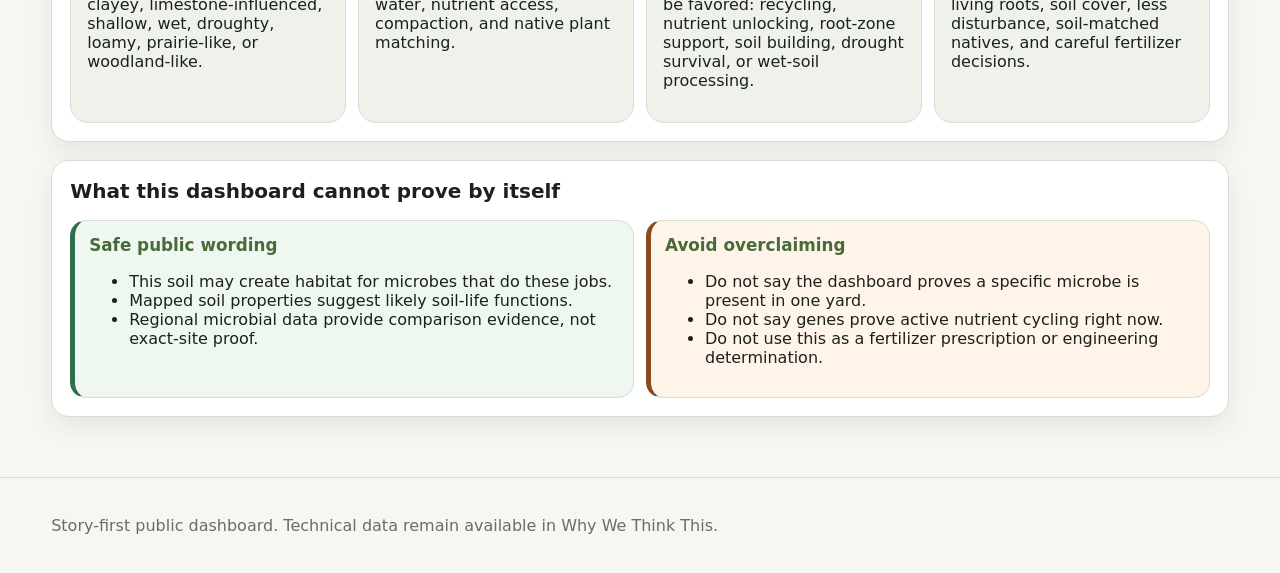
==== commit b660f48e: "Add files via upload" ====
--- a/index.html
+++ b/index.html
@@ -8,55 +8,65 @@
 </head>
 <body>
 <header>
-  <p class="eyebrow">Hays/Kyle Soil-Life Dashboard</p>
+  <p class="eyebrow">Beginner-first soil habitat dashboard</p>
   <h1>Hays/Kyle Soil Habitat Translator</h1>
   <p class="big-intro">
-    Soil is not dead dirt. It is a living habitat where roots, clay, limestone, water, air, bacteria,
-    fungi, and tiny soil animals work together. This dashboard turns mapped soil data into simple soil habitat stories.
+    A public soil coach for Central Texas gardens and restoration sites. It turns mapped soil data, simple backyard clues,
+    and regional microbial evidence into plain soil habitat stories and practical next steps.
   </p>
   <div class="mode-nav">
     <a href="index.html">Start Here</a>
-    <a href="gardener.html">How Soil Life Works</a>
+    <a href="gardener.html">My Soil Coach</a>
     <a href="map.html">Find My Soil</a>
     <a href="actions.html">What Should I Do?</a>
-    <a href="research.html">Evidence, Without the Jargon</a>
+    <a href="research.html">Why We Think This</a>
   </div>
 </header>
 
 <main>
-  <section class="story-hero">
-    <p class="eyebrow dark">Choose your path</p>
-    <h2>Start with what you need, not with jargon.</h2>
+  <section class="story-hero home-coach-hero">
+    <p class="eyebrow dark">Start here</p>
+    <h2>Use it like a garden coach, not a database.</h2>
     <p class="big-intro">
-      The science is still here, but the public path starts with plain questions: What soil is here?
-      What does it mean for plants? What jobs might soil microbes be doing? What should I do next?
+      The first screen should answer: What kind of soil habitat do I have? Why do plants struggle or thrive here?
+      What should I do first? What should I avoid?
     </p>
     <div class="hero-choice public-choice">
-      <div class="choice-card light-card">
-        <h2>I am new to soil life</h2>
-        <p>Learn the basic story: plants feed microbes, microbes recycle nutrients, and different soils support different tiny workers.</p>
-        <a href="gardener.html">Learn soil life</a>
+      <div class="choice-card light-card priority-card">
+        <h2>1. I am new to gardening</h2>
+        <p>Answer simple questions about your goal, symptoms, sun, water, season, and soil clues. Get a beginner plan.</p>
+        <a href="gardener.html">Open My Soil Coach</a>
       </div>
       <div class="choice-card light-card">
-        <h2>I want to look up a place</h2>
-        <p>Click the map or search a location to get a soil story card with simple clues, likely microbe jobs, and practical actions.</p>
+        <h2>2. I want my mapped soil</h2>
+        <p>Click the map or search a location to get a soil personality card, root meaning, actions, and evidence level.</p>
         <a href="map.html">Find my soil</a>
       </div>
       <div class="choice-card light-card">
-        <h2>I need restoration actions</h2>
-        <p>Use soil situations such as heavy clay, limestone, shallow rocky soil, low organic matter, wet soil, prairie, and woodland.</p>
+        <h2>3. I need actions now</h2>
+        <p>Use soil situations such as sticky clay, limestone, shallow rock, wet spots, bare soil, and runoff.</p>
         <a href="actions.html">See actions</a>
       </div>
       <div class="choice-card light-card">
-        <h2>I want the science</h2>
-        <p>Open the technical view for methods, evidence grades, regional microbial functions, taxa, and raw tables.</p>
-        <a href="research.html">Open evidence</a>
+        <h2>4. I want the science</h2>
+        <p>Read the evidence in layers: plain meaning first, evidence strength second, technical tables last.</p>
+        <a href="research.html">Why we think this</a>
       </div>
     </div>
   </section>
 
   <section class="card" style="margin-top:18px;">
-    <h2>What this dashboard can tell you</h2>
+    <h2>The beginner promise</h2>
+    <div class="use-case-grid">
+      <div class="use-case-card"><strong>No jargon first</strong><p>Beginners see soil personalities, root meaning, first actions, and avoid-for-now warnings before technical tables.</p></div>
+      <div class="use-case-card"><strong>Soil-life jobs</strong><p>Microbial data are translated into jobs: recyclers, nutrient unlockers, root helpers, soil builders, drought survivors, and balance keepers.</p></div>
+      <div class="use-case-card"><strong>Backyard tests</strong><p>Simple tests let users compare the soil map to what they see: water soak-in, ribbon texture, and shovel/root-zone checks.</p></div>
+      <div class="use-case-card"><strong>Honest evidence</strong><p>The dashboard explains what is mapped, what is inferred, and what requires a real local soil or microbe test.</p></div>
+    </div>
+  </section>
+
+  <section class="card" style="margin-top:18px;">
+    <h2>What the Soil Habitat Translator can tell you</h2>
     <div class="use-case-grid">
       <div class="use-case-card"><strong>Soil setting</strong><p>Whether a site is likely clayey, limestone-influenced, shallow, wet, droughty, loamy, prairie-like, or woodland-like.</p></div>
       <div class="use-case-card"><strong>Plant meaning</strong><p>How the soil may affect roots, water, nutrient access, compaction, and native plant matching.</p></div>
@@ -86,21 +96,10 @@
       </div>
     </div>
   </section>
-
-  <section class="card" style="margin-top:18px;">
-    <h2>The public version uses five simple questions</h2>
-    <ol class="step-list">
-      <li><strong>What soil is mapped here?</strong> The map finds the soil polygon and nearby soil record.</li>
-      <li><strong>What kind of soil is it?</strong> The dashboard translates the record into plain soil types.</li>
-      <li><strong>What may be hard for plants?</strong> Clay, limestone, shallow depth, wetness, low organic matter, and drought swings become simple warnings.</li>
-      <li><strong>What tiny workers may be favored?</strong> Microbial functions are grouped by job, not by gene code.</li>
-      <li><strong>What should I do?</strong> The dashboard gives broad soil-health actions and tells users when a real soil test is needed.</li>
-    </ol>
-  </section>
 </main>
 
 <footer>
-  <p>Story-first public dashboard. Technical data remain available in Evidence, Without the Jargon.</p>
+  <p>Story-first public dashboard. Technical data remain available in Why We Think This.</p>
 </footer>
 </body>
 </html>
--- a/assets/style.css
+++ b/assets/style.css
@@ -495,3 +495,117 @@
 
 /* v1.4 soil habitat translator additions */
 .form-label{display:block;font-size:.82rem;font-weight:800;color:var(--accent);margin:2px 0 4px}.compact-table{max-height:220px}.component-mix-card table{font-size:.82rem}.soil-poly:focus{outline:3px solid #20351f;outline-offset:2px}.evidence-card{border-left:5px solid var(--good)}.component-mix-card{border-left:5px solid #8a6f3d}.research-hero .help-item strong{font-size:1rem}.technical-warning{background:#fff7ec;border:1px solid var(--line);border-left:5px solid var(--warn);border-radius:14px;padding:12px}
+
+/* v2 beginner soil coach */
+.coach-hero { border-left-color: #5a7f4a; }
+.home-coach-hero .priority-card { outline: 3px solid rgba(255,255,255,.55); }
+.coach-layout {
+  display: grid;
+  grid-template-columns: minmax(320px, 1.2fr) minmax(300px, .8fr);
+  gap: 18px;
+  align-items: start;
+}
+@media (max-width: 1040px) {
+  .coach-layout { grid-template-columns: 1fr; }
+  .sticky-output { position: static !important; }
+}
+.coach-inputs { display: grid; gap: 18px; }
+.coach-step h2 { margin-bottom: 6px; }
+.sticky-output { position: sticky; top: 18px; }
+.option-grid {
+  display: grid;
+  grid-template-columns: repeat(auto-fit, minmax(210px, 1fr));
+  gap: 12px;
+}
+.observation-grid { grid-template-columns: repeat(auto-fit, minmax(220px, 1fr)); }
+.option-card {
+  appearance: none;
+  display: block;
+  width: 100%;
+  min-height: 96px;
+  text-align: left;
+  background: #fff;
+  color: var(--ink);
+  border: 1px solid var(--line);
+  border-radius: 16px;
+  padding: 14px;
+  box-shadow: var(--shadow);
+  cursor: pointer;
+}
+.option-card strong { display: block; color: var(--accent); margin-bottom: 6px; }
+.option-card span { display: block; font-weight: 500; color: var(--muted); line-height: 1.35; }
+.option-card:hover, .option-card:focus { outline: 3px solid rgba(85, 114, 70, .25); }
+.option-card.selected {
+  border-color: var(--accent);
+  background: linear-gradient(135deg, #edf7f1, #fffdf4);
+  box-shadow: 0 0 0 3px rgba(85,114,70,.18);
+}
+.coach-form-grid {
+  display: grid;
+  grid-template-columns: repeat(auto-fit, minmax(190px, 1fr));
+  gap: 12px;
+  align-items: end;
+}
+.coach-form-grid select, .test-card select { width: 100%; min-width: 0; }
+.test-grid {
+  display: grid;
+  grid-template-columns: repeat(auto-fit, minmax(240px, 1fr));
+  gap: 12px;
+}
+.test-card, .season-card, .shortcut-card, .recipe-card, .decoder-card {
+  background: #fff;
+  border: 1px solid var(--line);
+  border-radius: 16px;
+  padding: 14px;
+  box-shadow: var(--shadow);
+}
+.test-card h3, .season-card h3, .shortcut-card h3, .recipe-card h3 { margin-top: 0; color: var(--accent); }
+.test-output, .test-note { background: var(--soft); border-radius: 12px; padding: 10px; margin-top: 10px; }
+.coach-result { display: grid; gap: 14px; }
+.coach-result-header {
+  background: linear-gradient(135deg, #eef8f0, #fff8ea);
+  border: 1px solid var(--line);
+  border-left: 6px solid var(--good);
+  border-radius: 18px;
+  padding: 16px;
+}
+.coach-result-header h3 { margin-top: 0; font-size: 1.35rem; color: var(--accent); }
+.coach-result-grid {
+  display: grid;
+  grid-template-columns: repeat(auto-fit, minmax(220px, 1fr));
+  gap: 12px;
+}
+.coach-result-grid.two-col { grid-template-columns: repeat(auto-fit, minmax(280px, 1fr)); }
+.coach-panel {
+  background: #fff;
+  border: 1px solid var(--line);
+  border-radius: 16px;
+  padding: 14px;
+}
+.coach-panel h4 { margin: 0 0 8px; color: var(--accent); font-size: 1.02rem; }
+.coach-panel ul { margin-bottom: 0; }
+.do-panel { border-left: 5px solid var(--good); background: #f5fbf5; }
+.avoid-panel { border-left: 5px solid var(--warn); background: #fff8ef; }
+.planting-panel { border-left: 5px solid var(--accent); background: #f8fbf5; }
+.confidence-meter {
+  border: 1px solid var(--line);
+  border-radius: 16px;
+  padding: 14px;
+  background: var(--soft);
+}
+.season-grid, .shortcut-grid, .recipe-grid, .decoder-grid {
+  display: grid;
+  grid-template-columns: repeat(auto-fit, minmax(230px, 1fr));
+  gap: 12px;
+}
+.shortcut-card { border-left: 5px solid var(--accent); }
+.recipe-card { border-left: 5px solid var(--good); }
+.decoder-card strong { color: var(--accent); display: block; margin-bottom: 6px; }
+.action-shortcuts { background: linear-gradient(135deg, #fbfdf8, #fff8ea); }
+.form-label {
+  display: block;
+  font-size: .88rem;
+  font-weight: 800;
+  color: var(--accent);
+  margin: 0 0 5px;
+}
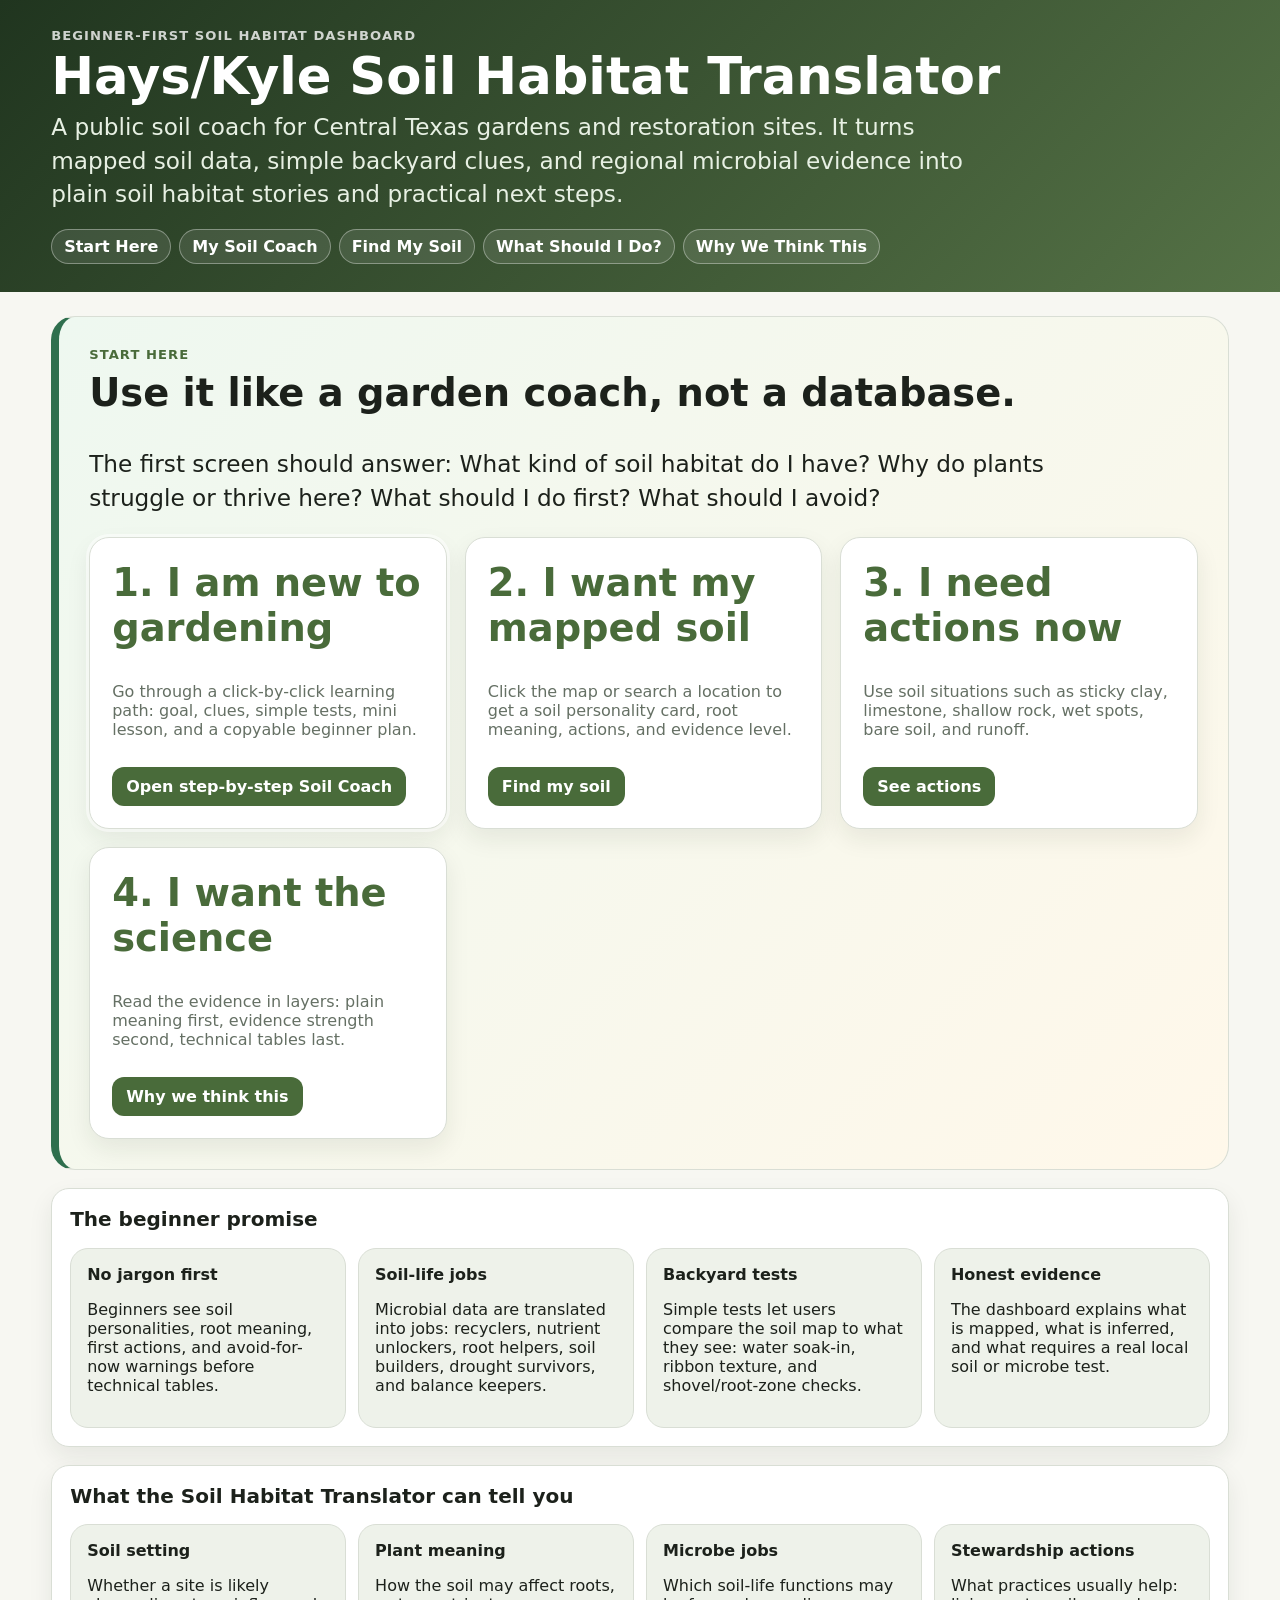
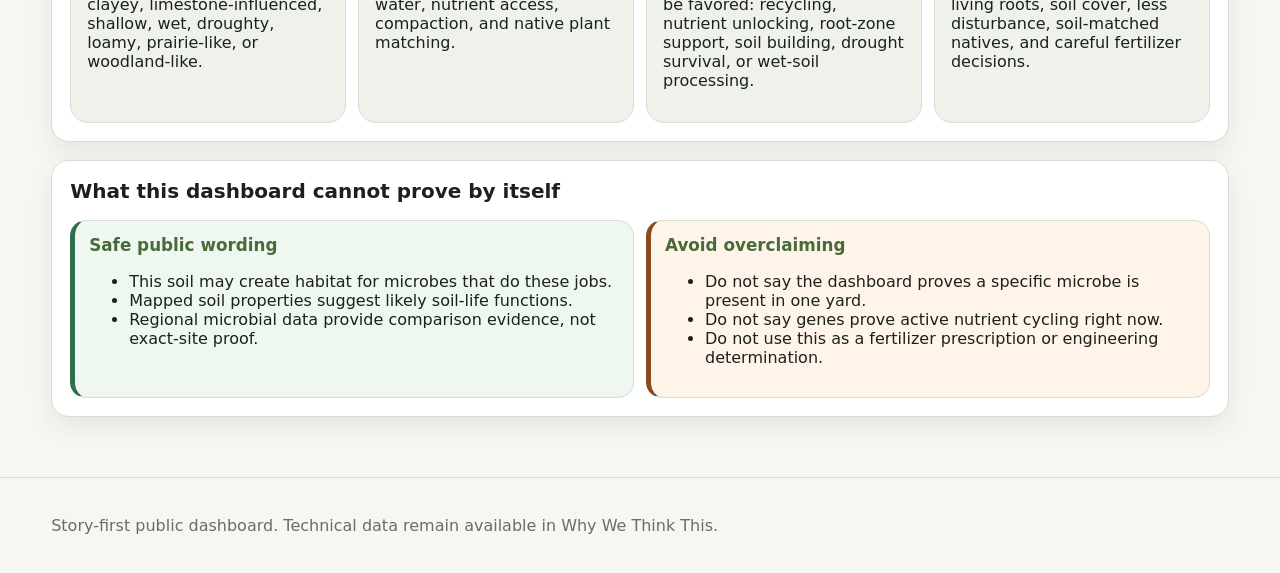
==== commit 8af46367: "Add files via upload" ====
--- a/index.html
+++ b/index.html
@@ -34,8 +34,8 @@
     <div class="hero-choice public-choice">
       <div class="choice-card light-card priority-card">
         <h2>1. I am new to gardening</h2>
-        <p>Answer simple questions about your goal, symptoms, sun, water, season, and soil clues. Get a beginner plan.</p>
-        <a href="gardener.html">Open My Soil Coach</a>
+        <p>Go through a click-by-click learning path: goal, clues, simple tests, mini lesson, and a copyable beginner plan.</p>
+        <a href="gardener.html">Open step-by-step Soil Coach</a>
       </div>
       <div class="choice-card light-card">
         <h2>2. I want my mapped soil</h2>
--- a/assets/style.css
+++ b/assets/style.css
@@ -609,3 +609,181 @@
   color: var(--accent);
   margin: 0 0 5px;
 }
+
+/* v3 click-through beginner learning path */
+.guided-coach-card {
+  margin-bottom: 18px;
+  background: linear-gradient(135deg, #fbfdf8, #fff8ea);
+  border-left: 8px solid var(--accent);
+}
+.guided-header {
+  display: flex;
+  justify-content: space-between;
+  gap: 16px;
+  align-items: flex-start;
+}
+.guided-header h2 { margin: 0 0 6px; font-size: clamp(1.45rem, 3vw, 2.2rem); }
+.guided-score {
+  flex: 0 0 auto;
+  background: var(--accent);
+  color: #fff;
+  border-radius: 999px;
+  padding: 8px 12px;
+  font-weight: 850;
+  white-space: nowrap;
+}
+.guided-progress {
+  height: 12px;
+  background: #e7ecdf;
+  border: 1px solid var(--line);
+  border-radius: 999px;
+  overflow: hidden;
+  margin: 14px 0 18px;
+}
+.guided-progress div {
+  height: 100%;
+  width: 0%;
+  background: var(--accent);
+  transition: width .25s ease;
+}
+.guided-shell {
+  display: grid;
+  grid-template-columns: minmax(300px, 1fr) minmax(260px, .42fr);
+  gap: 16px;
+  align-items: start;
+}
+.guided-panel {
+  background: #fff;
+  border: 1px solid var(--line);
+  border-radius: 18px;
+  padding: clamp(16px, 2.5vw, 22px);
+  box-shadow: var(--shadow);
+}
+.guided-panel h3 {
+  color: var(--accent);
+  font-size: 1.35rem;
+  margin: 0 0 8px;
+}
+.guided-panel .big-question {
+  font-size: clamp(1.25rem, 2.4vw, 1.85rem);
+  font-weight: 850;
+  line-height: 1.15;
+  margin: 8px 0 12px;
+}
+.guided-side {
+  background: #fff;
+  border: 1px solid var(--line);
+  border-radius: 18px;
+  padding: 16px;
+  box-shadow: var(--shadow);
+}
+.guided-side h3 { margin-top: 0; color: var(--accent); }
+.clue-stack { display: grid; gap: 8px; }
+.clue-chip {
+  border: 1px solid var(--line);
+  border-radius: 14px;
+  background: var(--soft);
+  padding: 10px 12px;
+}
+.clue-chip strong { display: block; color: var(--accent); margin-bottom: 2px; }
+.mini-coach-tip {
+  margin-top: 12px;
+  border-left: 5px solid var(--good);
+  background: #f5fbf5;
+  border-radius: 12px;
+  padding: 12px;
+  color: #334033;
+}
+.guided-choice-grid {
+  display: grid;
+  grid-template-columns: repeat(auto-fit, minmax(210px, 1fr));
+  gap: 12px;
+  margin-top: 14px;
+}
+.guided-choice {
+  appearance: none;
+  text-align: left;
+  min-height: 110px;
+  width: 100%;
+  border: 1px solid var(--line);
+  background: #fff;
+  color: var(--ink);
+  border-radius: 16px;
+  padding: 14px;
+  box-shadow: var(--shadow);
+  cursor: pointer;
+}
+.guided-choice strong { display: block; color: var(--accent); font-size: 1rem; margin-bottom: 6px; }
+.guided-choice span { display: block; color: var(--muted); font-weight: 500; line-height: 1.35; }
+.guided-choice:hover, .guided-choice:focus { outline: 3px solid rgba(85,114,70,.25); }
+.guided-choice.selected {
+  border-color: var(--accent);
+  background: linear-gradient(135deg, #edf7f1, #fffdf4);
+  box-shadow: 0 0 0 3px rgba(85,114,70,.18);
+}
+.guided-choice.small-choice { min-height: 76px; }
+.guided-explain {
+  background: #f8fbf5;
+  border: 1px solid var(--line);
+  border-left: 5px solid var(--good);
+  border-radius: 14px;
+  padding: 12px 14px;
+  margin-top: 14px;
+}
+.guided-explain h4 { margin: 0 0 6px; color: var(--accent); }
+.guided-mini-result {
+  display: grid;
+  grid-template-columns: repeat(auto-fit, minmax(220px, 1fr));
+  gap: 12px;
+  margin-top: 14px;
+}
+.guided-mini-card {
+  background: #fff;
+  border: 1px solid var(--line);
+  border-radius: 16px;
+  padding: 14px;
+}
+.guided-mini-card h4 { margin: 0 0 8px; color: var(--accent); }
+.guided-nav {
+  display: flex;
+  flex-wrap: wrap;
+  align-items: center;
+  gap: 8px;
+  margin-top: 16px;
+}
+.jump-link {
+  margin-left: auto;
+  text-decoration: none;
+}
+.lesson-check {
+  border: 1px solid var(--line);
+  border-radius: 16px;
+  background: #fffaf0;
+  padding: 14px;
+  margin-top: 14px;
+}
+.lesson-check strong { color: var(--accent); }
+.quiz-feedback {
+  min-height: 24px;
+  margin-top: 10px;
+  font-weight: 750;
+}
+.copy-plan-box {
+  background: var(--soft);
+  border: 1px solid var(--line);
+  border-radius: 14px;
+  padding: 12px;
+  white-space: pre-wrap;
+  font-family: ui-monospace, SFMono-Regular, Menlo, Consolas, monospace;
+  font-size: .86rem;
+  max-height: 240px;
+  overflow: auto;
+}
+@media (max-width: 900px) {
+  .guided-header, .guided-shell { display: block; }
+  .guided-score { display: inline-block; margin-top: 10px; }
+  .guided-side { margin-top: 14px; }
+  .jump-link { margin-left: 0; }
+}
+.guided-choice { display: block; box-sizing: border-box; text-decoration: none; }
+.guided-choice-grid a.guided-choice { color: var(--ink); }
